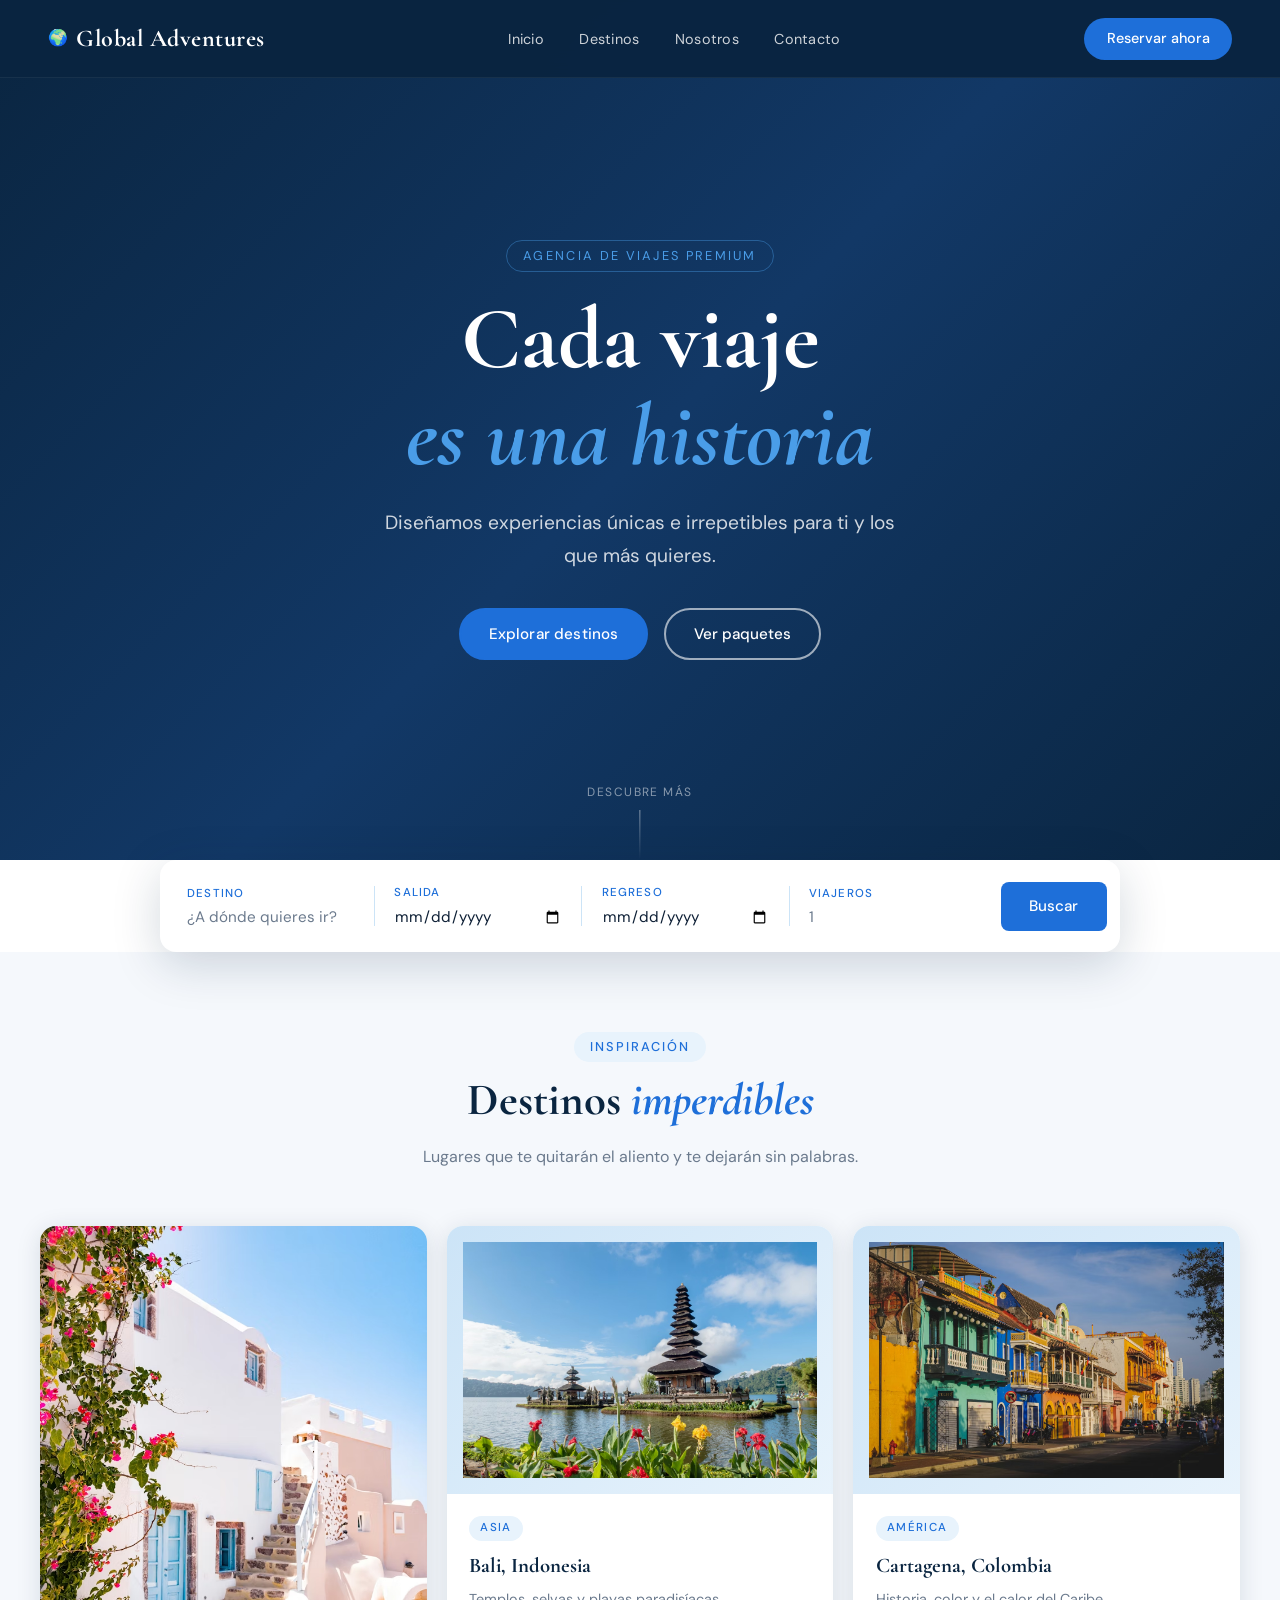
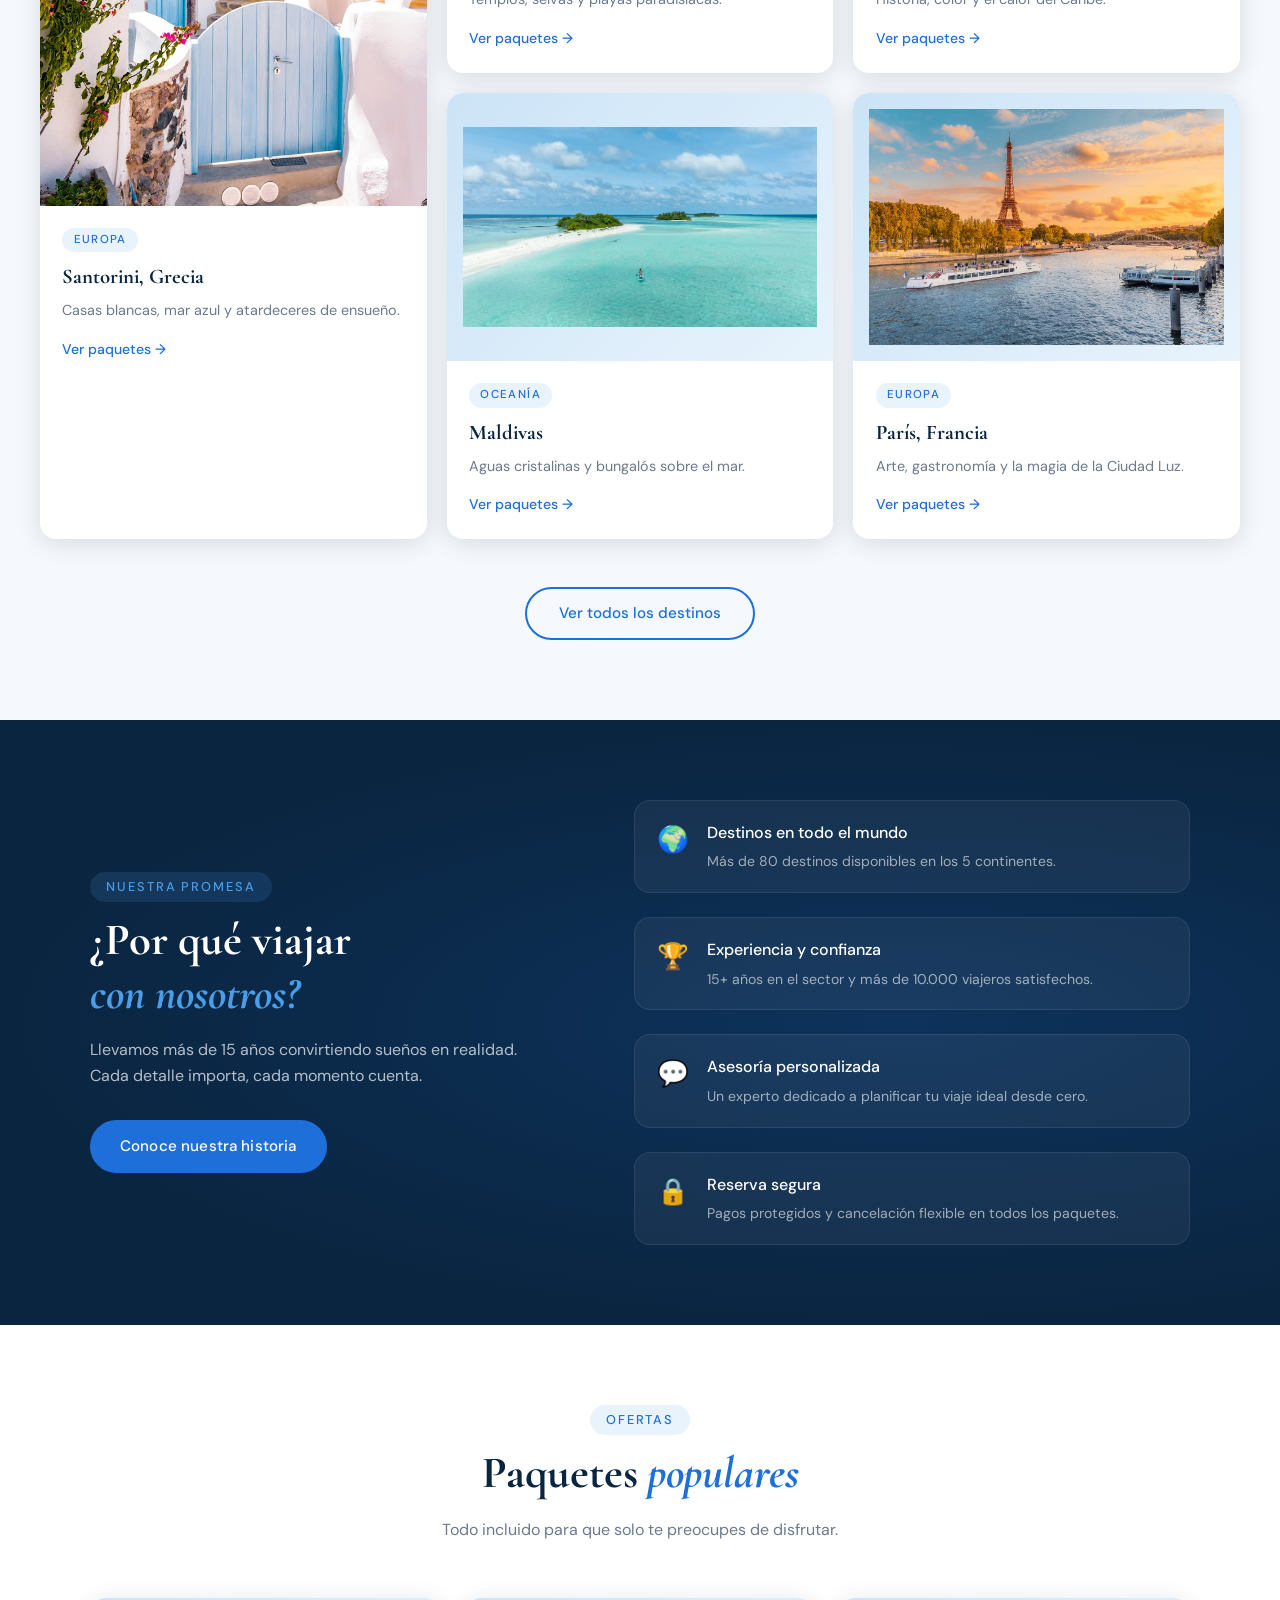
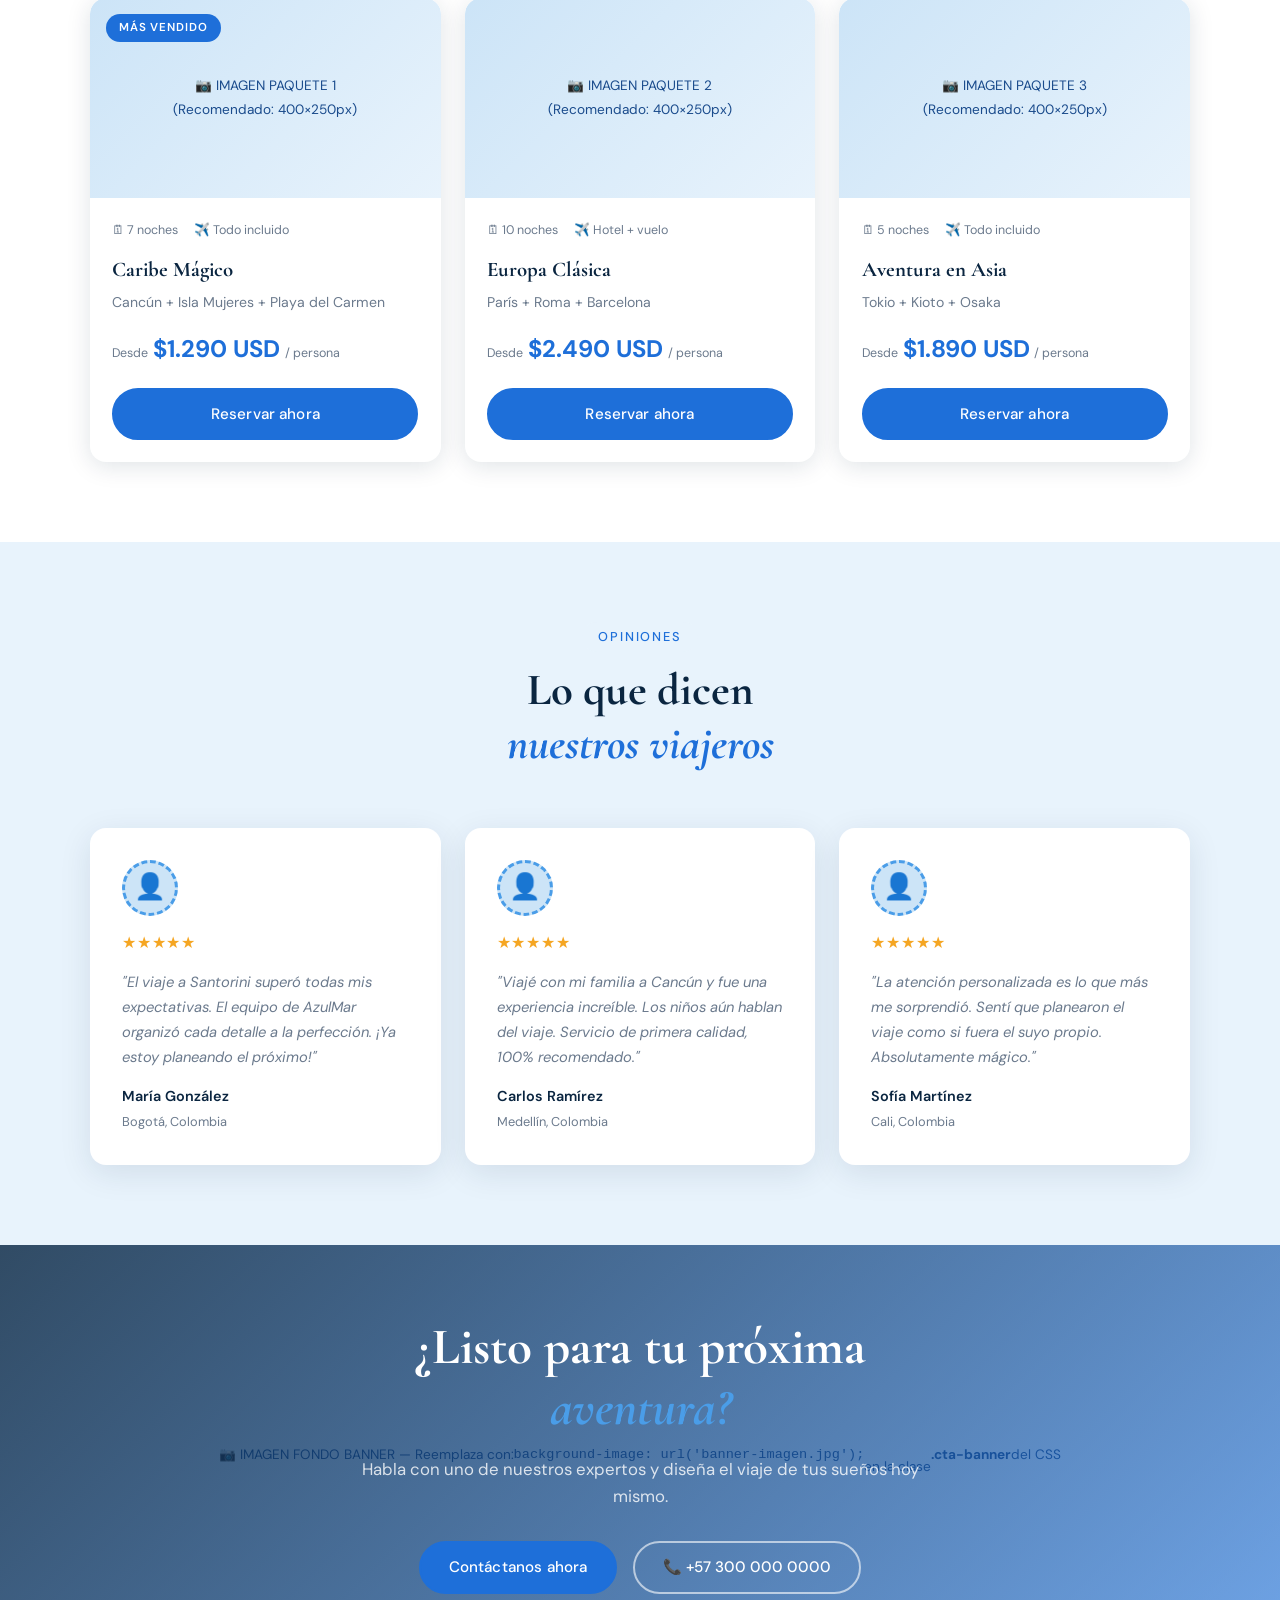
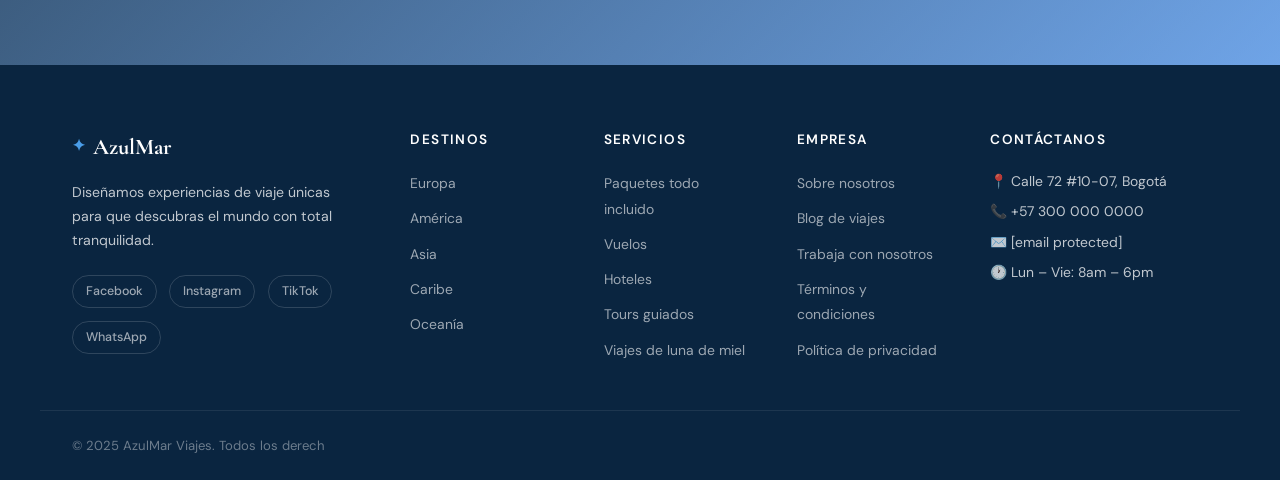
==== index.html @ e8946ec0 "Subido el homeee" ====
<!DOCTYPE html>
<html lang="es">
<head>
  <meta charset="UTF-8" />
  <meta name="viewport" content="width=device-width, initial-scale=1.0"/>
  <title>Global Adventures</title>
  <link rel="preconnect" href="https://fonts.googleapis.com">
  <link rel="preconnect" href="https://fonts.gstatic.com" crossorigin>
  <link href="https://fonts.googleapis.com/css2?family=Cormorant+Garamond:ital,wght@0,400;0,600;0,700;1,400&family=DM+Sans:wght@300;400;500&display=swap" rel="stylesheet">
  <link rel="stylesheet" href="./Css/index.css" />
</head>
<body>

  <!-- ===== NAVBAR ===== -->
  <nav class="navbar">
    <div class="nav-logo">
      <span class="logo-icon">🌍</span>
      <span class="logo-text">Global Adventures</span>
    </div>
    <ul class="nav-links">
      <li><a href="#">Inicio</a></li>
      <li><a href="#">Destinos</a></li>
      <li><a href="#">Nosotros</a></li>
      <li><a href="#">Contacto</a></li>
    </ul>
    <a href="#" class="btn-nav">Reservar ahora</a>
    <button class="hamburger" aria-label="Menú">&#9776;</button>
  </nav>

  <!-- ===== HERO ===== -->
  <!-- 👇 PARA AGREGAR TU IMAGEN: cambia el style a background-image: url('tu-imagen.jpg') -->
  <header class="hero" style="background-image: url('https://images.unsplash.com/photo-1501785888041-af3ef285b470?q=80&w=1170&auto=format&fit=crop&ixlib=rb-4.1.0&ixid=M3wxMjA3fDB8MHxwaG90by1wYWdlfHx8fGVufDB8fHx8fA%3D%3D');">
    <div class="hero-overlay"></div>
    <div class="hero-content">
      <p class="hero-tag">Agencia de Viajes Premium</p>
      <h1 class="hero-title">Cada viaje <br><em>es una historia</em></h1>
      <p class="hero-sub">Diseñamos experiencias únicas e irrepetibles para ti y los que más quieres.</p>
      <div class="hero-actions">
        <a href="#" class="btn-primary">Explorar destinos</a>
        <a href="#" class="btn-ghost">Ver paquetes</a>
      </div>
    </div>
    <div class="hero-scroll">
      <span>Descubre más</span>
      <div class="scroll-line"></div>
    </div>
  </header>

  <!-- ===== BUSCADOR ===== -->
  <section class="search-bar">
    <div class="search-container">
      <div class="search-group">
        <label>Destino</label>
        <input type="text" placeholder="¿A dónde quieres ir?" />
      </div>
      <div class="search-divider"></div>
      <div class="search-group">
        <label>Salida</label>
        <input type="date" />
      </div>
      <div class="search-divider"></div>
      <div class="search-group">
        <label>Regreso</label>
        <input type="date" />
      </div>
      <div class="search-divider"></div>
      <div class="search-group">
        <label>Viajeros</label>
        <input type="number" placeholder="1" min="1" />
      </div>
      <button class="btn-search">Buscar</button>
    </div>
  </section>

  <!-- ===== DESTINOS DESTACADOS ===== -->
  <section class="section destinations">
    <div class="section-header">
      <p class="section-tag">Inspiración</p>
      <h2 class="section-title">Destinos <em>imperdibles</em></h2>
      <p class="section-sub">Lugares que te quitarán el aliento y te dejarán sin palabras.</p>
    </div>
    <div class="destinations-grid">

        <div class="dest-card dest-card--large">
        <img src="./Img/photo-1533104816931-20fa691ff6ca.avif" alt="Santorini, Grecia">
        <div class="dest-info">
            <span class="dest-tag">Europa</span>
            <h3>Santorini, Grecia</h3>
            <p>Casas blancas, mar azul y atardeceres de ensueño.</p>
            <a href="#" class="dest-link">Ver paquetes →</a>
        </div>
        </div>

      <div class="dest-card">
        <!-- IMAGEN: Destino 2 -->
        <div class="dest-img-placeholder">
        <img src="./Img/imagen bali.avif" alt="Bali, Indonesia">
        </div>
        <div class="dest-info">
          <span class="dest-tag">Asia</span>
          <h3>Bali, Indonesia</h3>
          <p>Templos, selvas y playas paradisíacas.</p>
          <a href="#" class="dest-link">Ver paquetes →</a>
        </div>
      </div>

      <div class="dest-card">
        <!-- IMAGEN: Destino 3 -->
        <div class="dest-img-placeholder">
          <img src="./Img/cartagena.avif" alt="Cartagena, Colombia">
        </div>
        <div class="dest-info">
          <span class="dest-tag">América</span>
          <h3>Cartagena, Colombia</h3>
          <p>Historia, color y el calor del Caribe.</p>
          <a href="#" class="dest-link">Ver paquetes →</a>
        </div>
      </div>

      <div class="dest-card">
        <!-- IMAGEN: Destino 4 -->
        <div class="dest-img-placeholder">
          <img src="./Img/maldivas.avif" alt="Maldivas">
        </div>
        <div class="dest-info">
          <span class="dest-tag">Oceanía</span>
          <h3>Maldivas</h3>
          <p>Aguas cristalinas y bungalós sobre el mar.</p>
          <a href="#" class="dest-link">Ver paquetes →</a>
        </div>
      </div>

      <div class="dest-card">
        <!-- IMAGEN: Destino 5 -->
        <div class="dest-img-placeholder">
          <img src="./Img/francia.avif" alt="Paris, Francia">
        </div>
        <div class="dest-info">
          <span class="dest-tag">Europa</span>
          <h3>París, Francia</h3>
          <p>Arte, gastronomía y la magia de la Ciudad Luz.</p>
          <a href="#" class="dest-link">Ver paquetes →</a>
        </div>
      </div>

    </div>
    <div class="section-cta">
      <a href="#" class="btn-outline">Ver todos los destinos</a>
    </div>
  </section>

  <!-- ===== POR QUÉ ELEGIRNOS ===== -->
  <section class="section why-us">
    <div class="why-bg"></div>
    <div class="why-content">
      <div class="why-text">
        <p class="section-tag">Nuestra promesa</p>
        <h2 class="section-title">¿Por qué viajar<br><em>con nosotros?</em></h2>
        <p class="why-desc">Llevamos más de 15 años convirtiendo sueños en realidad. Cada detalle importa, cada momento cuenta.</p>
        <a href="#" class="btn-primary">Conoce nuestra historia</a>
      </div>
      <div class="why-features">
        <div class="feature-item">
          <div class="feature-icon">🌍</div>
          <div>
            <h4>Destinos en todo el mundo</h4>
            <p>Más de 80 destinos disponibles en los 5 continentes.</p>
          </div>
        </div>
        <div class="feature-item">
          <div class="feature-icon">🏆</div>
          <div>
            <h4>Experiencia y confianza</h4>
            <p>15+ años en el sector y más de 10.000 viajeros satisfechos.</p>
          </div>
        </div>
        <div class="feature-item">
          <div class="feature-icon">💬</div>
          <div>
            <h4>Asesoría personalizada</h4>
            <p>Un experto dedicado a planificar tu viaje ideal desde cero.</p>
          </div>
        </div>
        <div class="feature-item">
          <div class="feature-icon">🔒</div>
          <div>
            <h4>Reserva segura</h4>
            <p>Pagos protegidos y cancelación flexible en todos los paquetes.</p>
          </div>
        </div>
      </div>
    </div>
  </section>

  <!-- ===== PAQUETES POPULARES ===== -->
  <section class="section packages">
    <div class="section-header">
      <p class="section-tag">Ofertas</p>
      <h2 class="section-title">Paquetes <em>populares</em></h2>
      <p class="section-sub">Todo incluido para que solo te preocupes de disfrutar.</p>
    </div>
    <div class="packages-grid">

      <div class="pkg-card">
        <!-- IMAGEN: Paquete 1 -->
        <div class="pkg-img-placeholder">
          📷 IMAGEN PAQUETE 1<br>(Recomendado: 400×250px)
        </div>
        <div class="pkg-badge">Más vendido</div>
        <div class="pkg-info">
          <div class="pkg-meta">
            <span>🗓 7 noches</span>
            <span>✈️ Todo incluido</span>
          </div>
          <h3>Caribe Mágico</h3>
          <p>Cancún + Isla Mujeres + Playa del Carmen</p>
          <div class="pkg-price">
            <span class="price-from">Desde</span>
            <span class="price-amount">$1.290 USD</span>
            <span class="price-per">/ persona</span>
          </div>
          <a href="#" class="btn-primary btn-full">Reservar ahora</a>
        </div>
      </div>

      <div class="pkg-card">
        <!-- IMAGEN: Paquete 2 -->
        <div class="pkg-img-placeholder">
          📷 IMAGEN PAQUETE 2<br>(Recomendado: 400×250px)
        </div>
        <div class="pkg-info">
          <div class="pkg-meta">
            <span>🗓 10 noches</span>
            <span>✈️ Hotel + vuelo</span>
          </div>
          <h3>Europa Clásica</h3>
          <p>París + Roma + Barcelona</p>
          <div class="pkg-price">
            <span class="price-from">Desde</span>
            <span class="price-amount">$2.490 USD</span>
            <span class="price-per">/ persona</span>
          </div>
          <a href="#" class="btn-primary btn-full">Reservar ahora</a>
        </div>
      </div>

      <div class="pkg-card">
        <!-- IMAGEN: Paquete 3 -->
        <div class="pkg-img-placeholder">
          📷 IMAGEN PAQUETE 3<br>(Recomendado: 400×250px)
        </div>
        <div class="pkg-info">
          <div class="pkg-meta">
            <span>🗓 5 noches</span>
            <span>✈️ Todo incluido</span>
          </div>
          <h3>Aventura en Asia</h3>
          <p>Tokio + Kioto + Osaka</p>
          <div class="pkg-price">
            <span class="price-from">Desde</span>
            <span class="price-amount">$1.890 USD</span>
            <span class="price-per">/ persona</span>
          </div>
          <a href="#" class="btn-primary btn-full">Reservar ahora</a>
        </div>
      </div>

    </div>
  </section>

  <!-- ===== TESTIMONIOS ===== -->
  <section class="section testimonials">
    <div class="section-header">
      <p class="section-tag">Opiniones</p>
      <h2 class="section-title">Lo que dicen<br><em>nuestros viajeros</em></h2>
    </div>
    <div class="testimonials-grid">

      <div class="testi-card">
        <!-- IMAGEN: Foto del cliente 1 -->
        <div class="testi-avatar-placeholder">👤</div>
        <div class="testi-stars">★★★★★</div>
        <p class="testi-text">"El viaje a Santorini superó todas mis expectativas. El equipo de AzulMar organizó cada detalle a la perfección. ¡Ya estoy planeando el próximo!"</p>
        <div class="testi-author">
          <strong>María González</strong>
          <span>Bogotá, Colombia</span>
        </div>
      </div>

      <div class="testi-card">
        <!-- IMAGEN: Foto del cliente 2 -->
        <div class="testi-avatar-placeholder">👤</div>
        <div class="testi-stars">★★★★★</div>
        <p class="testi-text">"Viajé con mi familia a Cancún y fue una experiencia increíble. Los niños aún hablan del viaje. Servicio de primera calidad, 100% recomendado."</p>
        <div class="testi-author">
          <strong>Carlos Ramírez</strong>
          <span>Medellín, Colombia</span>
        </div>
      </div>

      <div class="testi-card">
        <!-- IMAGEN: Foto del cliente 3 -->
        <div class="testi-avatar-placeholder">👤</div>
        <div class="testi-stars">★★★★★</div>
        <p class="testi-text">"La atención personalizada es lo que más me sorprendió. Sentí que planearon el viaje como si fuera el suyo propio. Absolutamente mágico."</p>
        <div class="testi-author">
          <strong>Sofía Martínez</strong>
          <span>Cali, Colombia</span>
        </div>
      </div>

    </div>
  </section>

  <!-- ===== BANNER CTA ===== -->
  <section class="cta-banner">
    <!-- IMAGEN: Imagen de fondo del banner (ej: avión, globo aerostático, atardecer) -->
    <div class="cta-img-placeholder">
      📷 IMAGEN FONDO BANNER — Reemplaza con: <br>
      <code>background-image: url('banner-imagen.jpg');</code><br>
      en la clase <strong>.cta-banner</strong> del CSS
    </div>
    <div class="cta-overlay"></div>
    <div class="cta-content">
      <h2>¿Listo para tu próxima<br><em>aventura?</em></h2>
      <p>Habla con uno de nuestros expertos y diseña el viaje de tus sueños hoy mismo.</p>
      <div class="cta-actions">
        <a href="#" class="btn-primary">Contáctanos ahora</a>
        <a href="tel:+57300000000" class="btn-ghost">📞 +57 300 000 0000</a>
      </div>
    </div>
  </section>

  <!-- ===== FOOTER ===== -->
  <footer class="footer">
    <div class="footer-top">
      <div class="footer-brand">
        <div class="footer-logo">
          <span class="logo-icon">✦</span>
          <span class="logo-text">AzulMar</span>
        </div>
        <p>Diseñamos experiencias de viaje únicas para que descubras el mundo con total tranquilidad.</p>
        <div class="footer-social">
          <a href="#">Facebook</a>
          <a href="#">Instagram</a>
          <a href="#">TikTok</a>
          <a href="#">WhatsApp</a>
        </div>
      </div>

      <div class="footer-links">
        <h4>Destinos</h4>
        <ul>
          <li><a href="#">Europa</a></li>
          <li><a href="#">América</a></li>
          <li><a href="#">Asia</a></li>
          <li><a href="#">Caribe</a></li>
          <li><a href="#">Oceanía</a></li>
        </ul>
      </div>

      <div class="footer-links">
        <h4>Servicios</h4>
        <ul>
          <li><a href="#">Paquetes todo incluido</a></li>
          <li><a href="#">Vuelos</a></li>
          <li><a href="#">Hoteles</a></li>
          <li><a href="#">Tours guiados</a></li>
          <li><a href="#">Viajes de luna de miel</a></li>
        </ul>
      </div>

      <div class="footer-links">
        <h4>Empresa</h4>
        <ul>
          <li><a href="#">Sobre nosotros</a></li>
          <li><a href="#">Blog de viajes</a></li>
          <li><a href="#">Trabaja con nosotros</a></li>
          <li><a href="#">Términos y condiciones</a></li>
          <li><a href="#">Política de privacidad</a></li>
        </ul>
      </div>

      <div class="footer-contact">
        <h4>Contáctanos</h4>
        <p>📍 Calle 72 #10-07, Bogotá</p>
        <p>📞 +57 300 000 0000</p>
        <p>✉️ <a href="/cdn-cgi/l/email-protection" class="__cf_email__" data-cfemail="fe9691929fbe9f848b92939f8cd09d91">[email&#160;protected]</a></p>
        <p>🕐 Lun – Vie: 8am – 6pm</p>
      </div>
    </div>
    <div class="footer-bottom">
      <p>© 2025 AzulMar Viajes. Todos los derech
---- Css/index.css ----
:root {
  --azul-profundo:  #0a2540;
  --azul-medio:     #1a4b8c;
  --azul-vivo:      #1e6fd9;
  --azul-claro:     #4a9de8;
  --azul-suave:     #cce4f7;
  --azul-palido:    #e8f3fc;
  --blanco:         #ffffff;
  --gris-claro:     #f5f8fc;
  --gris-texto:     #6b7a8d;
  --texto-oscuro:   #0d1f35;

  --font-display: 'Cormorant Garamond', Georgia, serif;
  --font-body:    'DM Sans', sans-serif;

  --radius: 16px;
  --radius-sm: 8px;
  --shadow: 0 8px 32px rgba(10, 37, 64, 0.10);
  --shadow-card: 0 4px 24px rgba(10, 37, 64, 0.13);
  --transition: 0.3s cubic-bezier(.4,0,.2,1);
}

/* ===== RESET ===== */
*, *::before, *::after { box-sizing: border-box; margin: 0; padding: 0; }
html { scroll-behavior: smooth; }
body {
  font-family: var(--font-body);
  color: var(--texto-oscuro);
  background: var(--blanco);
  overflow-x: hidden;
  line-height: 1.6;
}
a { text-decoration: none; color: inherit; }
ul { list-style: none; }
img { display: block; width: 100%; object-fit: cover; }

/* ===== PLACEHOLDERS DE IMÁGENES ===== */
/* Estos divs muestran dónde colocar imágenes. 
   Reemplázalos con <img> o background-image en el CSS */
.hero-img-placeholder,
.dest-img-placeholder,
.pkg-img-placeholder,
.cta-img-placeholder {
  background: linear-gradient(135deg, var(--azul-suave) 0%, var(--azul-palido) 100%);
  border-radius: var(--radius-sm);
  display: flex;
  align-items: center;
  justify-content: center;
  text-align: center;
  color: var(--azul-medio);
  font-size: 0.85rem;
  line-height: 1.8;
  padding: 1rem;
  font-family: var(--font-body);
}
.hero-img-placeholder { position: absolute; inset: 0; border-radius: 0; z-index: 0; }
.cta-img-placeholder   { position: absolute; inset: 0; border-radius: 0; z-index: 0; }
.dest-img-placeholder  { width: 100%; height: 100%; border-radius: 0; min-height: 200px; }
.pkg-img-placeholder   { width: 100%; height: 200px; border-radius: var(--radius) var(--radius) 0 0; }

/* ===== BUTTONS ===== */
.btn-primary {
  display: inline-block;
  background: var(--azul-vivo);
  color: var(--blanco);
  padding: 0.75rem 1.75rem;
  border-radius: 50px;
  font-weight: 500;
  font-size: 0.95rem;
  transition: var(--transition);
  border: 2px solid var(--azul-vivo);
  letter-spacing: 0.01em;
}
.btn-primary:hover { background: var(--azul-medio); border-color: var(--azul-medio); transform: translateY(-2px); box-shadow: 0 6px 20px rgba(30,111,217,0.3); }

.btn-ghost {
  display: inline-block;
  background: transparent;
  color: var(--blanco);
  padding: 0.75rem 1.75rem;
  border-radius: 50px;
  font-weight: 500;
  font-size: 0.95rem;
  border: 2px solid rgba(255,255,255,0.6);
  transition: var(--transition);
}
.btn-ghost:hover { background: rgba(255,255,255,0.15); border-color: var(--blanco); }

.btn-outline {
  display: inline-block;
  background: transparent;
  color: var(--azul-vivo);
  padding: 0.75rem 2rem;
  border-radius: 50px;
  font-weight: 500;
  font-size: 0.95rem;
  border: 2px solid var(--azul-vivo);
  transition: var(--transition);
}
.btn-outline:hover { background: var(--azul-vivo); color: var(--blanco); }

.btn-nav {
  background: var(--azul-vivo);
  color: var(--blanco);
  padding: 0.6rem 1.4rem;
  border-radius: 50px;
  font-size: 0.9rem;
  font-weight: 500;
  transition: var(--transition);
}
.btn-nav:hover { background: var(--azul-medio); }

.btn-full { display: block; text-align: center; }

/* ===== SECTION COMMONS ===== */
.section { padding: 5rem 2rem; }
.section-header { text-align: center; max-width: 580px; margin: 0 auto 3.5rem; }
.section-tag {
  display: inline-block;
  color: var(--azul-vivo);
  font-size: 0.8rem;
  font-weight: 500;
  letter-spacing: 0.15em;
  text-transform: uppercase;
  margin-bottom: 0.75rem;
  padding: 0.3rem 1rem;
  background: var(--azul-palido);
  border-radius: 50px;
}
.section-title {
  font-family: var(--font-display);
  font-size: clamp(2rem, 4vw, 2.8rem);
  font-weight: 700;
  color: var(--azul-profundo);
  line-height: 1.2;
  margin-bottom: 1rem;
}
.section-title em { font-style: italic; color: var(--azul-vivo); }
.section-sub { color: var(--gris-texto); font-size: 1rem; }
.section-cta { text-align: center; margin-top: 3rem; }

/* ===== NAVBAR ===== */
.navbar {
  position: fixed;
  top: 0; left: 0; right: 0;
  z-index: 1000;
  display: flex;
  align-items: center;
  justify-content: space-between;
  padding: 1.1rem 3rem;
  background: rgba(10, 37, 64, 0.97);
  backdrop-filter: blur(12px);
  border-bottom: 1px solid rgba(255,255,255,0.06);
}
.nav-logo {
  display: flex; align-items: center; gap: 0.5rem;
  font-family: var(--font-display);
  font-size: 1.5rem; font-weight: 700;
  color: var(--blanco); letter-spacing: 0.02em;
}
.logo-icon { color: var(--azul-claro); font-size: 1rem; }
.nav-links {
  display: flex; gap: 2.2rem; list-style: none;
}
.nav-links a {
  color: rgba(255,255,255,0.80);
  font-size: 0.9rem;
  font-weight: 400;
  transition: var(--transition);
  letter-spacing: 0.02em;
}
.nav-links a:hover { color: var(--blanco); }
.hamburger { display: none; background: none; border: none; color: var(--blanco); font-size: 1.4rem; cursor: pointer; }

/* ===== HERO ===== */
.hero {
  position: relative;
  min-height: 100vh;
  display: flex;
  align-items: center;
  justify-content: center;
  overflow: hidden;
  /* 👇 REEMPLAZA AQUÍ CON TU IMAGEN */
  background-image: url('https://images.unsplash.com/photo-1501785888041-af3ef285b470?q=80&w=1170&auto=format&fit=crop&ixlib=rb-4.1.0&ixid=M3wxMjA3fDB8MHxwaG90by1wYWdlfHx8fGVufDB8fHx8fA%3D%3D     '); 
  background-size: cover;
  background-position: center;
  background-color: var(--azul-profundo);
}
.hero-overlay {
  position: absolute; inset: 0; z-index: 1;
  background: linear-gradient(
    135deg,
    rgba(10, 37, 64, 0.75) 0%,
    rgba(26, 75, 140, 0.50) 50%,
    rgba(10, 37, 64, 0.65) 100%
  );
}
.hero-content {
  position: relative; z-index: 2;
  text-align: center;
  max-width: 750px;
  padding: 0 1.5rem;
  animation: fadeUp 1s ease both;
}
.hero-tag {
  display: inline-block;
  color: var(--azul-claro);
  font-size: 0.8rem;
  letter-spacing: 0.18em;
  text-transform: uppercase;
  margin-bottom: 1.2rem;
  border: 1px solid rgba(74,157,232,0.4);
  padding: 0.3rem 1rem;
  border-radius: 50px;
}
.hero-title {
  font-family: var(--font-display);
  font-size: clamp(3rem, 7vw, 5.5rem);
  font-weight: 700;
  color: var(--blanco);
  line-height: 1.1;
  margin-bottom: 1.4rem;
}
.hero-title em { font-style: italic; color: var(--azul-claro); }
.hero-sub {
  color: rgba(255,255,255,0.80);
  font-size: clamp(1rem, 2vw, 1.2rem);
  max-width: 520px;
  margin: 0 auto 2.2rem;
  line-height: 1.7;
}
.hero-actions { display: flex; gap: 1rem; justify-content: center; flex-wrap: wrap; }
.hero-scroll {
  position: absolute; bottom: 2.5rem; left: 50%; transform: translateX(-50%);
  z-index: 2; display: flex; flex-direction: column; align-items: center; gap: 0.5rem;
  color: rgba(255,255,255,0.5); font-size: 0.75rem; letter-spacing: 0.12em; text-transform: uppercase;
}
.scroll-line {
  width: 1px; height: 50px;
  background: linear-gradient(to bottom, rgba(255,255,255,0.5), transparent);
  animation: scrollPulse 2s ease infinite;
}

/* ===== SEARCH BAR ===== */
.search-bar {
  background: var(--blanco);
  padding: 0;
  position: relative;
  z-index: 10;
}
.search-container {
  max-width: 960px;
  margin: -2.5rem auto 0;
  background: var(--blanco);
  border-radius: var(--radius);
  box-shadow: 0 12px 48px rgba(10, 37, 64, 0.18);
  display: flex;
  align-items: center;
  overflow: hidden;
  padding: 0.5rem;
  gap: 0;
}
.search-group {
  flex: 1;
  padding: 1rem 1.2rem;
  display: flex; flex-direction: column; gap: 0.25rem;
}
.search-group label {
  font-size: 0.72rem;
  font-weight: 500;
  color: var(--azul-vivo);
  text-transform: uppercase;
  letter-spacing: 0.1em;
}
.search-group input {
  border: none; outline: none;
  font-size: 0.95rem;
  color: var(--texto-oscuro);
  font-family: var(--font-body);
  background: transparent;
  width: 100%;
}
.search-group input::placeholder { color: var(--gris-texto); }
.search-divider { width: 1px; height: 40px; background: var(--azul-suave); flex-shrink: 0; }
.btn-search {
  background: var(--azul-vivo);
  color: var(--blanco);
  border: none;
  padding: 0.9rem 1.8rem;
  border-radius: var(--radius-sm);
  font-family: var(--font-body);
  font-size: 0.95rem;
  font-weight: 500;
  cursor: pointer;
  white-space: nowrap;
  transition: var(--transition);
  margin: 0.3rem;
}
.btn-search:hover { background: var(--azul-medio); }

/* ===== DESTINATIONS ===== */
.destinations { background: var(--gris-claro); }
.destinations-grid {
  display: grid;
  grid-template-columns: repeat(3, 1fr);
  grid-template-rows: auto auto;
  gap: 1.25rem;
  max-width: 1200px;
  margin: 0 auto;
}
.dest-card--large { grid-column: 1 / 2; grid-row: 1 / 3; }

.dest-card {
  background: var(--blanco);
  border-radius: var(--radius);
  overflow: hidden;
  box-shadow: var(--shadow-card);
  transition: var(--transition);
  display: flex; flex-direction: column;
}
.dest-card:hover { transform: translateY(-6px); box-shadow: 0 16px 48px rgba(10,37,64,0.18); }
.dest-card--large .dest-img-placeholder { flex: 1; min-height: 300px; }

.dest-info {
  padding: 1.2rem 1.4rem 1.4rem;
}
.dest-tag {
  display: inline-block;
  font-size: 0.72rem; font-weight: 500;
  letter-spacing: 0.12em; text-transform: uppercase;
  color: var(--azul-vivo);
  background: var(--azul-palido);
  padding: 0.2rem 0.7rem;
  border-radius: 50px;
  margin-bottom: 0.5rem;
}
.dest-info h3 {
  font-family: var(--font-display);
  font-size: 1.3rem; font-weight: 700;
  color: var(--azul-profundo);
  margin-bottom: 0.35rem;
}
.dest-info p { font-size: 0.9rem; color: var(--gris-texto); margin-bottom: 0.85rem; }
.dest-link { font-size: 0.88rem; font-weight: 500; color: var(--azul-vivo); transition: var(--transition); }
.dest-link:hover { color: var(--azul-profundo); }

/* ===== WHY US ===== */
.why-us {
  background: var(--azul-profundo);
  position: relative; overflow: hidden;
}
.why-bg {
  position: absolute; inset: 0;
  background: radial-gradient(ellipse at 70% 50%, rgba(30,111,217,0.18) 0%, transparent 70%);
  pointer-events: none;
}
.why-content {
  max-width: 1100px; margin: 0 auto;
  display: grid; grid-template-columns: 1fr 1.2fr; gap: 5rem;
  align-items: center; position: relative;
}
.why-text .section-tag { background: rgba(74,157,232,0.15); color: var(--azul-claro); }
.why-text .section-title { color: var(--blanco); }
.why-text .section-title em { color: var(--azul-claro); }
.why-desc { color: rgba(255,255,255,0.70); margin-bottom: 2rem; font-size: 1rem; }
.why-features { display: flex; flex-direction: column; gap: 1.5rem; }
.feature-item {
  display: flex; gap: 1.1rem; align-items: flex-start;
  background: rgba(255,255,255,0.05);
  border: 1px solid rgba(255,255,255,0.08);
  border-radius: var(--radius);
  padding: 1.2rem 1.4rem;
  transition: var(--transition);
}
.feature-item:hover { background: rgba(255,255,255,0.09); border-color: rgba(74,157,232,0.3); }
.feature-icon { font-size: 1.6rem; flex-shrink: 0; }
.feature-item h4 { color: var(--blanco); font-size: 1rem; font-weight: 500; margin-bottom: 0.3rem; }
.feature-item p  { color: rgba(255,255,255,0.60); font-size: 0.88rem; }

/* ===== PACKAGES ===== */
.packages { background: var(--blanco); }
.packages-grid {
  max-width: 1100px; margin: 0 auto;
  display: grid; grid-template-columns: repeat(3, 1fr); gap: 1.5rem;
}
.pkg-card {
  background: var(--blanco);
  border-radius: var(--radius);
  box-shadow: var(--shadow-card);
  overflow: hidden;
  position: relative;
  transition: var(--transition);
}
.pkg-card:hover { transform: translateY(-6px); box-shadow: 0 20px 60px rgba(10,37,64,0.18); }
.pkg-badge {
  position: absolute; top: 1rem; left: 1rem; z-index: 5;
  background: var(--azul-vivo); color: var(--blanco);
  font-size: 0.72rem; font-weight: 600;
  letter-spacing: 0.08em; text-transform: uppercase;
  padding: 0.3rem 0.8rem; border-radius: 50px;
}
.pkg-info { padding: 1.4rem; }
.pkg-meta {
  display: flex; gap: 1rem; flex-wrap: wrap;
  font-size: 0.78rem; color: var(--gris-texto);
  margin-bottom: 0.8rem;
}
.pkg-info h3 {
  font-family: var(--font-display);
  font-size: 1.3rem; font-weight: 700;
  color: var(--azul-profundo); margin-bottom: 0.3rem;
}
.pkg-info p { font-size: 0.88rem; color: var(--gris-texto); margin-bottom: 1rem; }
.pkg-price {
  display: flex; align-items: baseline; gap: 0.3rem;
  margin-bottom: 1.2rem;
}
.price-from { font-size: 0.78rem; color: var(--gris-texto); }
.price-amount { font-size: 1.5rem; font-weight: 700; color: var(--azul-vivo); }
.price-per { font-size: 0.78rem; color: var(--gris-texto); }

/* ===== TESTIMONIALS ===== */
.testimonials { background: var(--azul-palido); }
.testimonials-grid {
  max-width: 1100px; margin: 0 auto;
  display: grid; grid-template-columns: repeat(3, 1fr); gap: 1.5rem;
}
.testi-card {
  background: var(--blanco);
  border-radius: var(--radius);
  padding: 2rem;
  box-shadow: var(--shadow);
  display: flex; flex-direction: column; gap: 0.9rem;
  transition: var(--transition);
}
.testi-card:hover { transform: translateY(-4px); box-shadow: var(--shadow-card); }
.testi-avatar-placeholder {
  width: 56px; height: 56px;
  border-radius: 50%;
  background: var(--azul-suave);
  display: flex; align-items: center; justify-content: center;
  font-size: 1.6rem;
  border: 3px dashed var(--azul-claro);
  /* Reemplaza con: <img src="foto.jpg"> o background-image */
}
.testi-stars { color: #f5a623; font-size: 1rem; letter-spacing: 0.05em; }
.testi-text { font-size: 0.92rem; color: var(--gris-texto); line-height: 1.7; font-style: italic; }
.testi-author strong { display: block; font-size: 0.9rem; font-weight: 600; color: var(--azul-profundo); }
.testi-author span   { font-size: 0.8rem; color: var(--gris-texto); }

/* ===== CTA BANNER ===== */
.cta-banner {
  position: relative;
  min-height: 420px;
  display: flex; align-items: center; justify-content: center;
  overflow: hidden;
  /* 👇 REEMPLAZA AQUÍ CON TU IMAGEN */
  /* background-image: url('banner.jpg'); */
  background-size: cover;
  background-position: center;
  background-color: var(--azul-medio);
}
.cta-overlay {
  position: absolute; inset: 0;
  background: linear-gradient(135deg, rgba(10,37,64,0.80) 0%, rgba(30,111,217,0.60) 100%);
}
.cta-content {
  position: relative; z-index: 2;
  text-align: center; max-width: 640px; padding: 2rem 1.5rem;
}
.cta-content h2 {
  font-family: var(--font-display);
  font-size: clamp(2rem, 5vw, 3.2rem);
  font-weight: 700; color: var(--blanco); line-height: 1.2;
  margin-bottom: 1rem;
}
.cta-content h2 em { font-style: italic; color: var(--azul-claro); }
.cta-content p { color: rgba(255,255,255,0.80); font-size: 1.05rem; margin-bottom: 2rem; }
.cta-actions { display: flex; gap: 1rem; justify-content: center; flex-wrap: wrap; }

/* ===== FOOTER ===== */
.footer { background: var(--azul-profundo); color: rgba(255,255,255,0.75); }
.footer-top {
  max-width: 1200px; margin: 0 auto;
  display: grid; grid-template-columns: 2fr 1fr 1fr 1fr 1.5fr;
  gap: 3rem; padding: 4rem 2rem 3rem;
}
.footer-brand .footer-logo {
  display: flex; align-items: center; gap: 0.5rem;
  font-family: var(--font-display); font-size: 1.4rem; font-weight: 700;
  color: var(--blanco); margin-bottom: 1rem;
}
.footer-brand p { font-size: 0.88rem; line-height: 1.7; margin-bottom: 1.4rem; }
.footer-social { display: flex; gap: 0.8rem; flex-wrap: wrap; }
.footer-social a {
  font-size: 0.78rem; font-weight: 500;
  color: rgba(255,255,255,0.6);
  border: 1px solid rgba(255,255,255,0.15);
  padding: 0.35rem 0.8rem; border-radius: 50px;
  transition: var(--transition);
}
.footer-social a:hover { color: var(--blanco); border-color: var(--azul-claro); }
.footer-links h4 {
  font-size: 0.85rem; font-weight: 600; color: var(--blanco);
  text-transform: uppercase; letter-spacing: 0.1em;
  margin-bottom: 1.2rem;
}
.footer-links ul { display: flex; flex-direction: column; gap: 0.6rem; }
.footer-links li a { font-size: 0.87rem; color: rgba(255,255,255,0.60); transition: var(--transition); }
.footer-links li a:hover { color: var(--azul-claro); }
.footer-contact h4 {
  font-size: 0.85rem; font-weight: 600; color: var(--blanco);
  text-transform: uppercase; letter-spacing: 0.1em;
  margin-bottom: 1.2rem;
}
.footer-contact p { font-size: 0.87rem; margin-bottom: 0.5rem; }
.footer-bottom {
  border-top: 1px solid rgba(255,255,255,0.08);
  padding: 1.5rem 2rem;
  max-width: 1200px; margin: 0 auto;
  display: flex; justify-content: space-between; align-items: center;
  font-size: 0.82rem; color: rgba(255,255,255,0.40); flex-wrap: wrap; gap: 0.5rem;
}

/* ===== ANIMATIONS ===== */
@keyframes fadeUp {
  from { opacity: 0; transform: translateY(30px); }
  to   { opacity: 1; transform: translateY(0); }
}
@keyframes scrollPulse {
  0%, 100% { opacity: 0.5; transform: scaleY(1); }
  50%       { opacity: 1;   transform: scaleY(1.15); }
}

/* ===== RESPONSIVE ===== */
@media (max-width: 1024px) {
  .destinations-grid { grid-template-columns: 1fr 1fr; }
  .dest-card--large { grid-column: 1 / -1; grid-row: auto; }
  .why-content { grid-template-columns: 1fr; gap: 3rem; }
  .packages-grid { grid-template-columns: 1fr 1fr; }
  .footer-top { grid-template-columns: 1fr 1fr; }
}

@media (max-width: 768px) {
  .navbar { padding: 1rem 1.5rem; }
  .nav-links, .btn-nav { display: none; }
  .hamburger { display: block; }
  .search-container { flex-direction: column; align-items: stretch; border-radius: var(--radius); margin: 1rem; }
  .search-divider { display: none; }
  .destinations-grid { grid-template-columns: 1fr; }
  .packages-grid { grid-template-columns: 1fr; }
  .testimonials-grid { grid-template-columns: 1fr; }
  .footer-top { grid-template-columns: 1fr; gap: 2rem; }
  .footer-bottom { flex-direction: column; text-align: center; }
  .why-content { padding: 0 1rem; }
}

@media (max-width: 480px) {
  .section { padding: 3.5rem 1rem; }
  .hero-actions { flex-direction: column; align-items: center; }
  .cta-actions { flex-direction: column; align-items: center; }
}
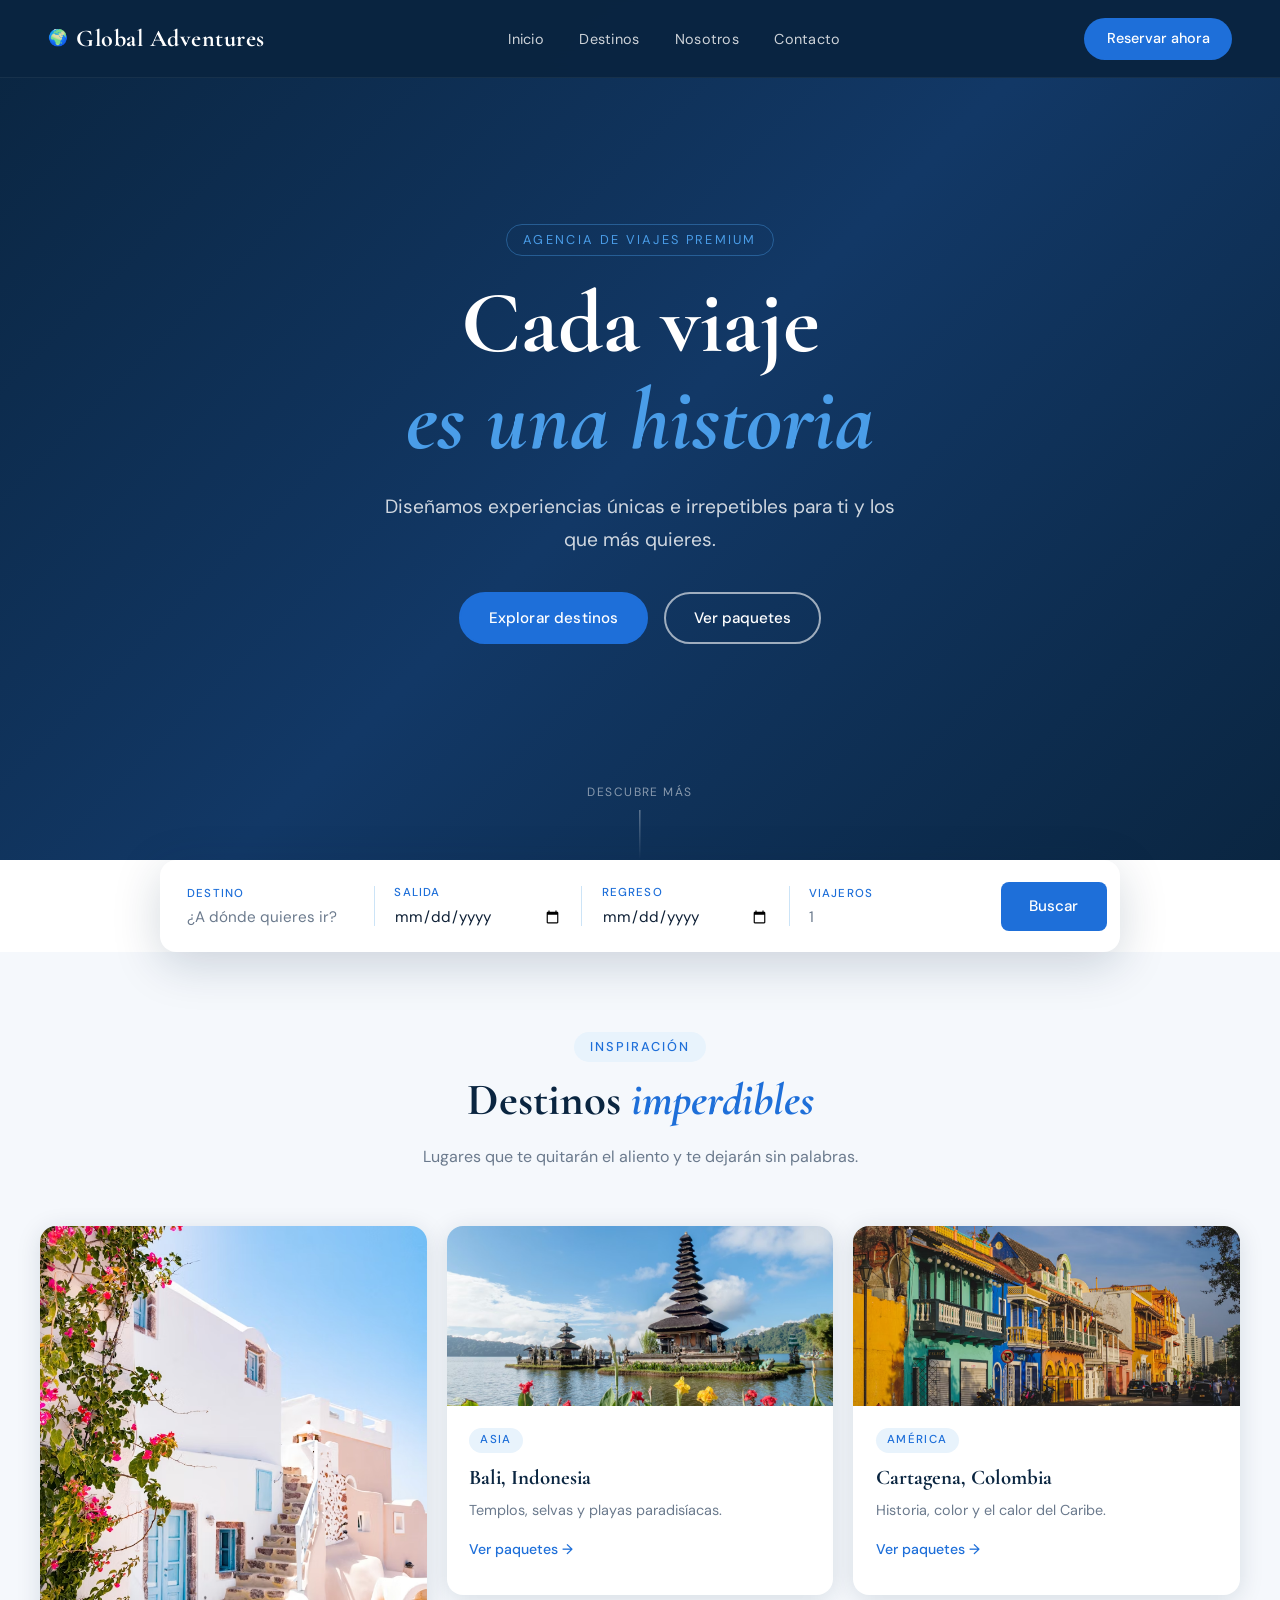
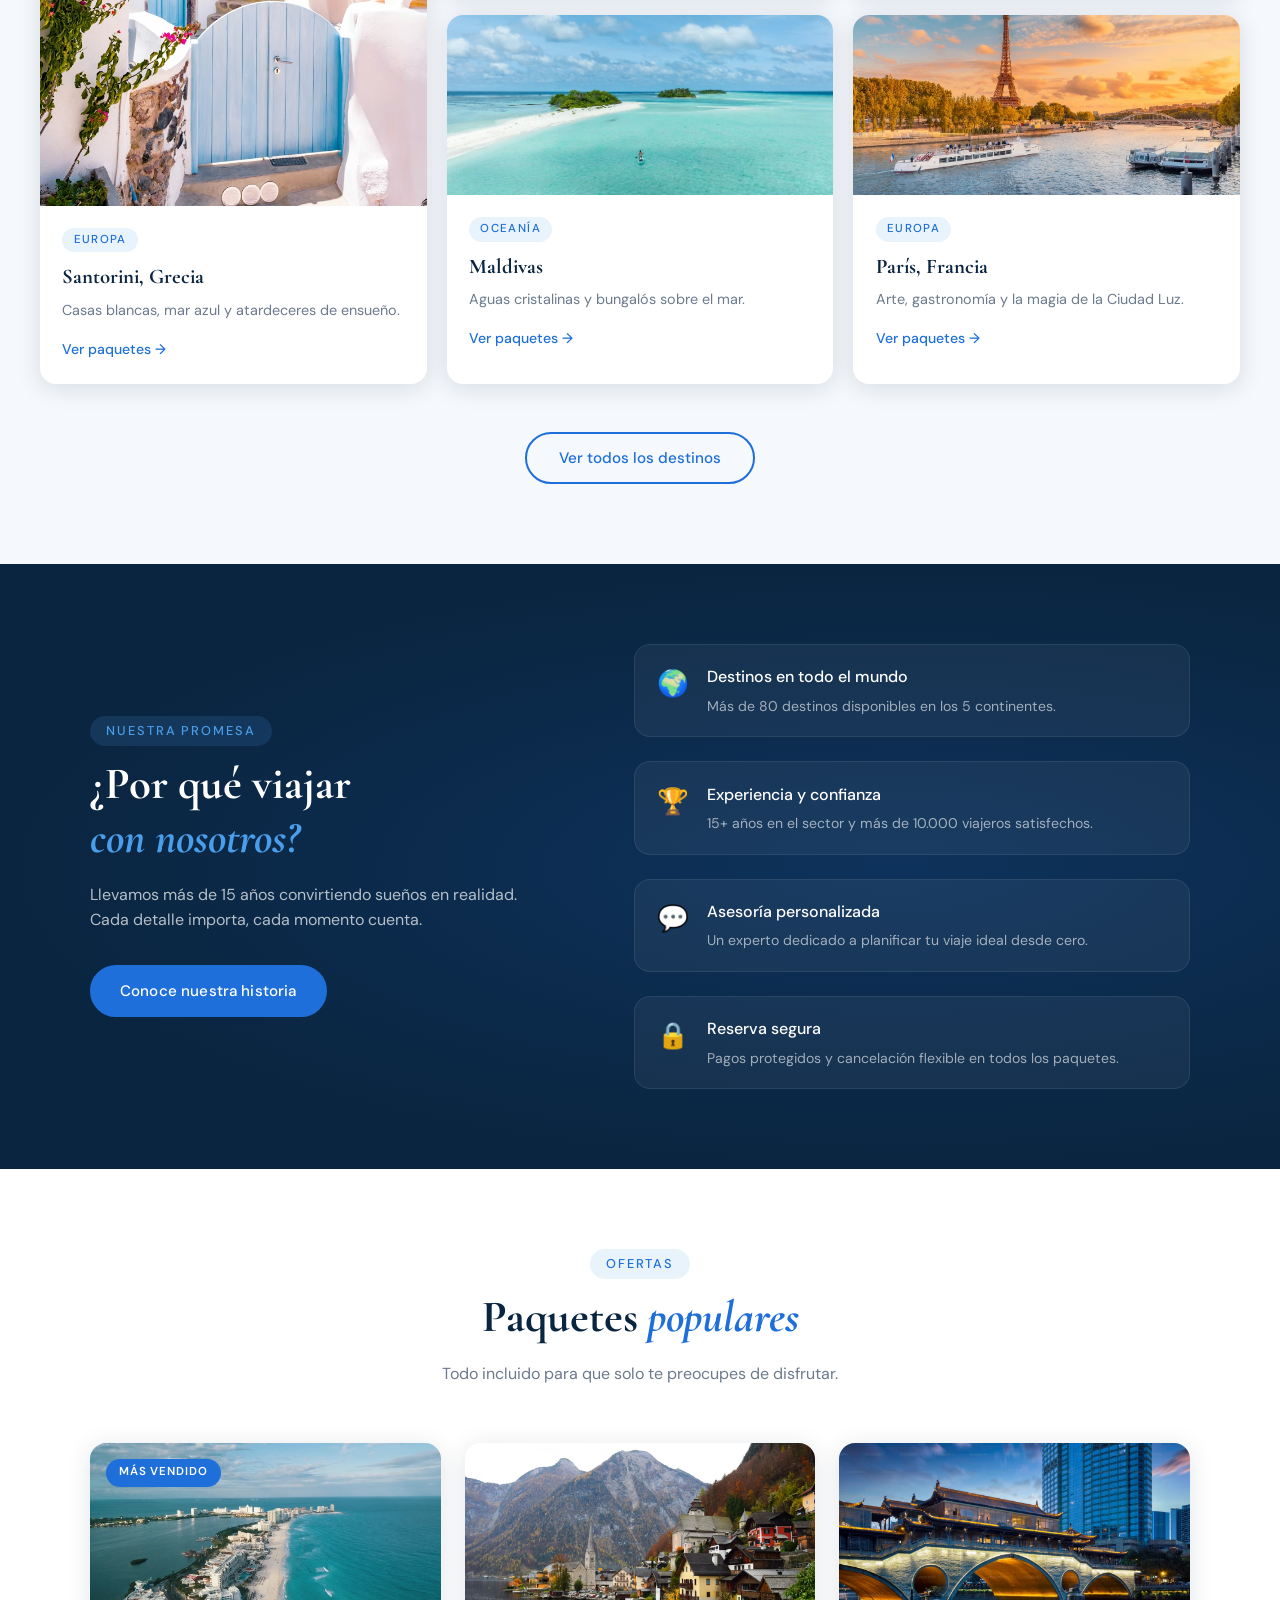
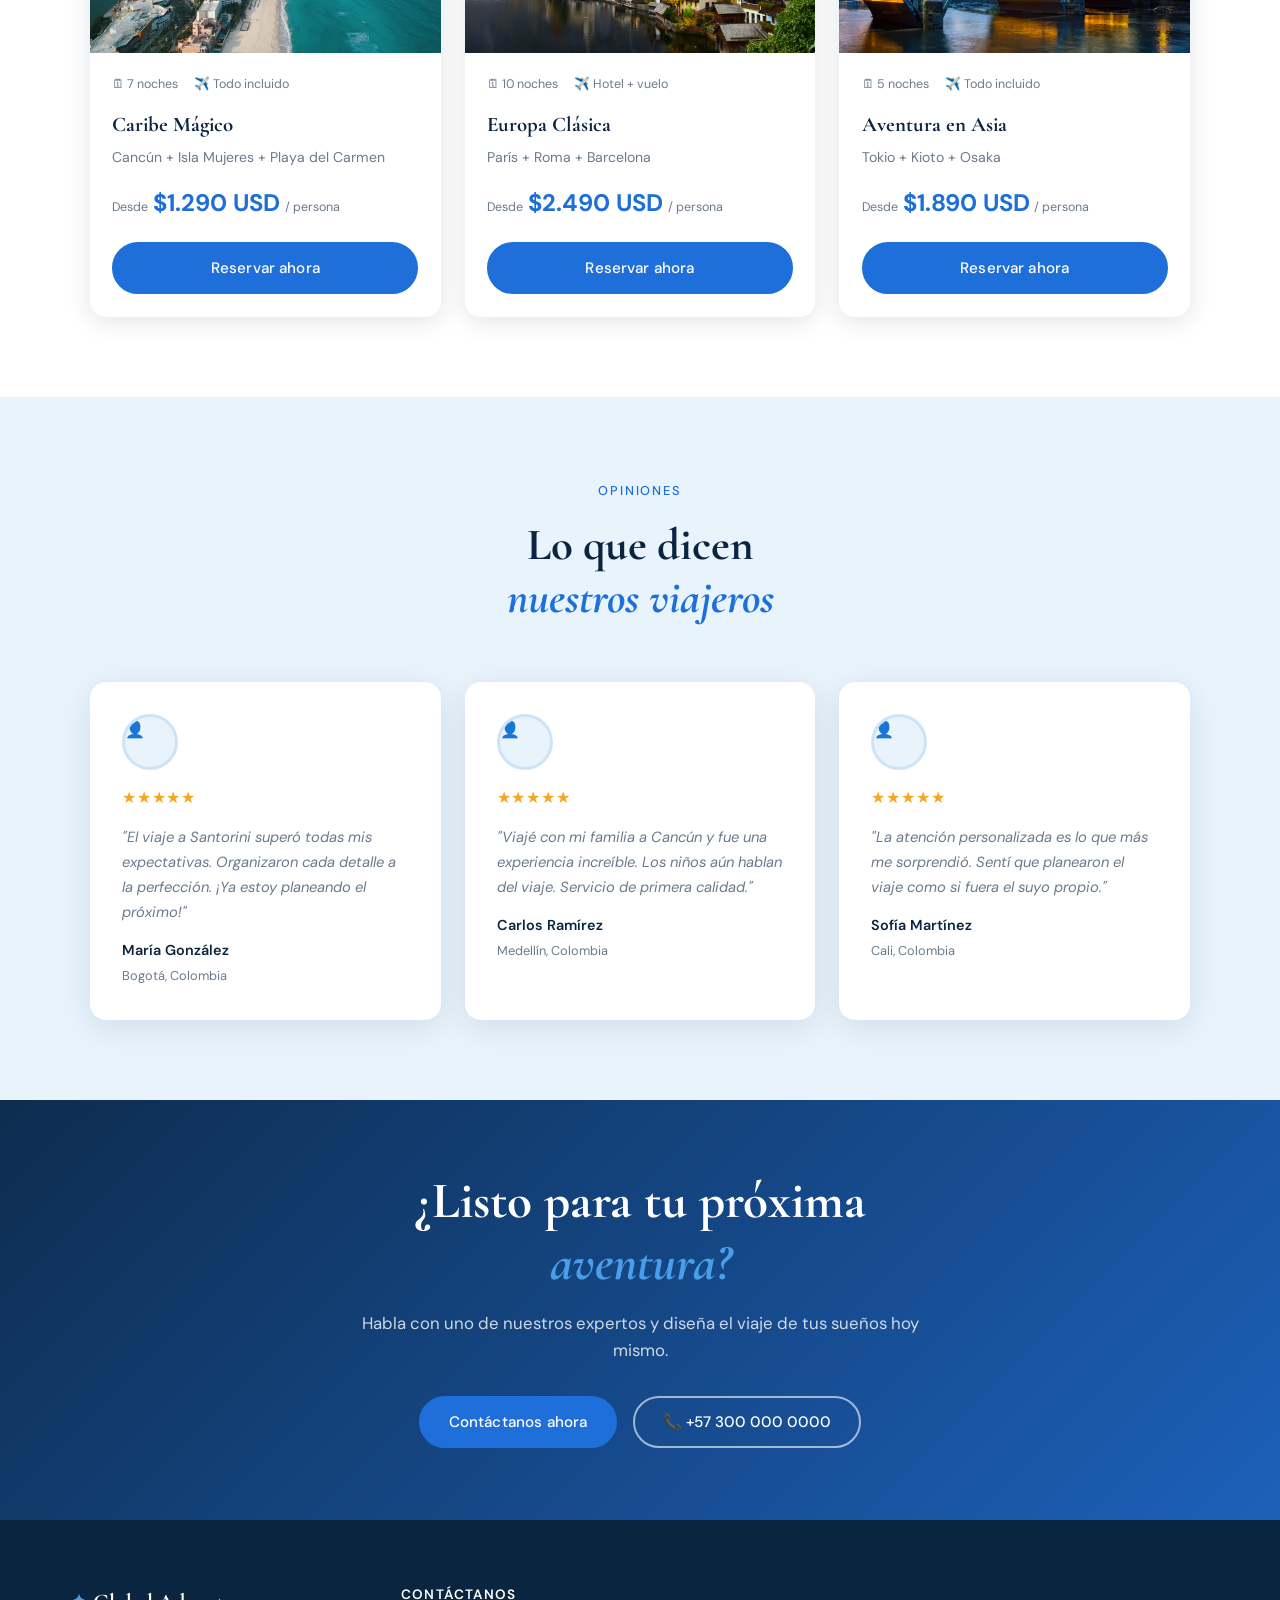
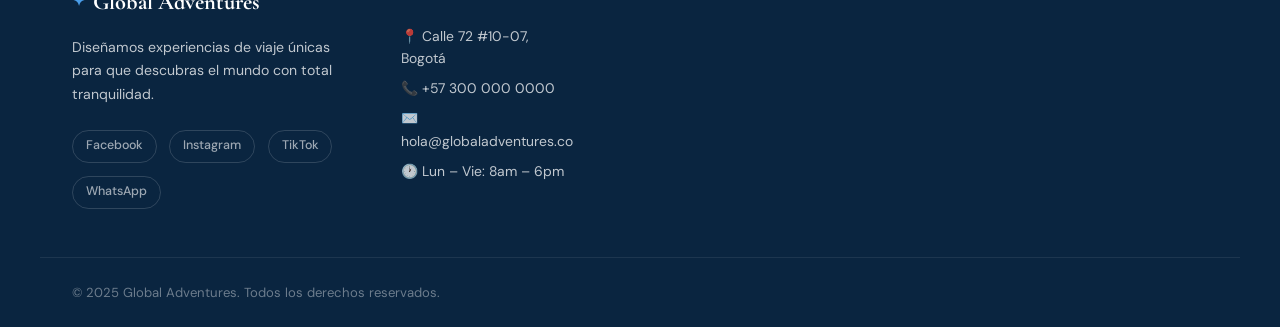
==== commit 7359f83d: "Ya mi parte esta terminada liceth" ====
--- a/index.html
+++ b/index.html
@@ -18,18 +18,17 @@
       <span class="logo-text">Global Adventures</span>
     </div>
     <ul class="nav-links">
-      <li><a href="#">Inicio</a></li>
-      <li><a href="#">Destinos</a></li>
-      <li><a href="#">Nosotros</a></li>
-      <li><a href="#">Contacto</a></li>
+      <li><a href="index.html">Inicio</a></li>
+      <li><a href="./destinos.html">Destinos</a></li>
+      <li><a href="./nosotros.html">Nosotros</a></li>
+      <li><a href="./contactos.html">Contacto</a></li>
     </ul>
     <a href="#" class="btn-nav">Reservar ahora</a>
     <button class="hamburger" aria-label="Menú">&#9776;</button>
   </nav>
 
   <!-- ===== HERO ===== -->
-  <!-- 👇 PARA AGREGAR TU IMAGEN: cambia el style a background-image: url('tu-imagen.jpg') -->
-  <header class="hero" style="background-image: url('https://images.unsplash.com/photo-1501785888041-af3ef285b470?q=80&w=1170&auto=format&fit=crop&ixlib=rb-4.1.0&ixid=M3wxMjA3fDB8MHxwaG90by1wYWdlfHx8fGVufDB8fHx8fA%3D%3D');">
+  <header class="hero" style="background-image: url('https://images.unsplash.com/photo-1501785888041-af3ef285b470?q=80&w=1170&auto=format&fit=crop');">
     <div class="hero-overlay"></div>
     <div class="hero-content">
       <p class="hero-tag">Agencia de Viajes Premium</p>
@@ -81,20 +80,21 @@
     </div>
     <div class="destinations-grid">
 
-        <div class="dest-card dest-card--large">
-        <img src="./Img/photo-1533104816931-20fa691ff6ca.avif" alt="Santorini, Grecia">
-        <div class="dest-info">
-            <span class="dest-tag">Europa</span>
-            <h3>Santorini, Grecia</h3>
-            <p>Casas blancas, mar azul y atardeceres de ensueño.</p>
-            <a href="#" class="dest-link">Ver paquetes →</a>
-        </div>
-        </div>
+      <div class="dest-card dest-card--large">
+        <div class="dest-img">
+          <img src="./Img/photo-1533104816931-20fa691ff6ca.avif" alt="Santorini, Grecia">
+        </div>
+        <div class="dest-info">
+          <span class="dest-tag">Europa</span>
+          <h3>Santorini, Grecia</h3>
+          <p>Casas blancas, mar azul y atardeceres de ensueño.</p>
+          <a href="#" class="dest-link">Ver paquetes →</a>
+        </div>
+      </div>
 
       <div class="dest-card">
-        <!-- IMAGEN: Destino 2 -->
-        <div class="dest-img-placeholder">
-        <img src="./Img/imagen bali.avif" alt="Bali, Indonesia">
+        <div class="dest-img">
+          <img src="./Img/imagen bali.avif" alt="Bali, Indonesia">
         </div>
         <div class="dest-info">
           <span class="dest-tag">Asia</span>
@@ -105,8 +105,7 @@
       </div>
 
       <div class="dest-card">
-        <!-- IMAGEN: Destino 3 -->
-        <div class="dest-img-placeholder">
+        <div class="dest-img">
           <img src="./Img/cartagena.avif" alt="Cartagena, Colombia">
         </div>
         <div class="dest-info">
@@ -118,8 +117,7 @@
       </div>
 
       <div class="dest-card">
-        <!-- IMAGEN: Destino 4 -->
-        <div class="dest-img-placeholder">
+        <div class="dest-img">
           <img src="./Img/maldivas.avif" alt="Maldivas">
         </div>
         <div class="dest-info">
@@ -131,8 +129,7 @@
       </div>
 
       <div class="dest-card">
-        <!-- IMAGEN: Destino 5 -->
-        <div class="dest-img-placeholder">
+        <div class="dest-img">
           <img src="./Img/francia.avif" alt="Paris, Francia">
         </div>
         <div class="dest-info">
@@ -145,7 +142,7 @@
 
     </div>
     <div class="section-cta">
-      <a href="#" class="btn-outline">Ver todos los destinos</a>
+      <a href="./destinos.html" class="btn-outline">Ver todos los destinos</a>
     </div>
   </section>
 
@@ -157,7 +154,7 @@
         <p class="section-tag">Nuestra promesa</p>
         <h2 class="section-title">¿Por qué viajar<br><em>con nosotros?</em></h2>
         <p class="why-desc">Llevamos más de 15 años convirtiendo sueños en realidad. Cada detalle importa, cada momento cuenta.</p>
-        <a href="#" class="btn-primary">Conoce nuestra historia</a>
+        <a href="./nosotros.html" class="btn-primary">Conoce nuestra historia</a>
       </div>
       <div class="why-features">
         <div class="feature-item">
@@ -202,9 +199,8 @@
     <div class="packages-grid">
 
       <div class="pkg-card">
-        <!-- IMAGEN: Paquete 1 -->
-        <div class="pkg-img-placeholder">
-          📷 IMAGEN PAQUETE 1<br>(Recomendado: 400×250px)
+        <div class="pkg-img">
+          <img src="./Img/cancun.avif" alt="Paquete Caribe">
         </div>
         <div class="pkg-badge">Más vendido</div>
         <div class="pkg-info">
@@ -224,9 +220,8 @@
       </div>
 
       <div class="pkg-card">
-        <!-- IMAGEN: Paquete 2 -->
-        <div class="pkg-img-placeholder">
-          📷 IMAGEN PAQUETE 2<br>(Recomendado: 400×250px)
+        <div class="pkg-img">
+          <img src="./Img/europa.avif" alt="Paquete Europa">
         </div>
         <div class="pkg-info">
           <div class="pkg-meta">
@@ -245,9 +240,8 @@
       </div>
 
       <div class="pkg-card">
-        <!-- IMAGEN: Paquete 3 -->
-        <div class="pkg-img-placeholder">
-          📷 IMAGEN PAQUETE 3<br>(Recomendado: 400×250px)
+        <div class="pkg-img">
+          <img src="./Img/asia.avif" alt="Paquete Asia">
         </div>
         <div class="pkg-info">
           <div class="pkg-meta">
@@ -277,10 +271,11 @@
     <div class="testimonials-grid">
 
       <div class="testi-card">
-        <!-- IMAGEN: Foto del cliente 1 -->
-        <div class="testi-avatar-placeholder">👤</div>
+        <div class="testi-avatar">
+          <span>👤</span>
+        </div>
         <div class="testi-stars">★★★★★</div>
-        <p class="testi-text">"El viaje a Santorini superó todas mis expectativas. El equipo de AzulMar organizó cada detalle a la perfección. ¡Ya estoy planeando el próximo!"</p>
+        <p class="testi-text">"El viaje a Santorini superó todas mis expectativas. Organizaron cada detalle a la perfección. ¡Ya estoy planeando el próximo!"</p>
         <div class="testi-author">
           <strong>María González</strong>
           <span>Bogotá, Colombia</span>
@@ -288,10 +283,11 @@
       </div>
 
       <div class="testi-card">
-        <!-- IMAGEN: Foto del cliente 2 -->
-        <div class="testi-avatar-placeholder">👤</div>
+        <div class="testi-avatar">
+          <span>👤</span>
+        </div>
         <div class="testi-stars">★★★★★</div>
-        <p class="testi-text">"Viajé con mi familia a Cancún y fue una experiencia increíble. Los niños aún hablan del viaje. Servicio de primera calidad, 100% recomendado."</p>
+        <p class="testi-text">"Viajé con mi familia a Cancún y fue una experiencia increíble. Los niños aún hablan del viaje. Servicio de primera calidad."</p>
         <div class="testi-author">
           <strong>Carlos Ramírez</strong>
           <span>Medellín, Colombia</span>
@@ -299,10 +295,11 @@
       </div>
 
       <div class="testi-card">
-        <!-- IMAGEN: Foto del cliente 3 -->
-        <div class="testi-avatar-placeholder">👤</div>
+        <div class="testi-avatar">
+          <span>👤</span>
+        </div>
         <div class="testi-stars">★★★★★</div>
-        <p class="testi-text">"La atención personalizada es lo que más me sorprendió. Sentí que planearon el viaje como si fuera el suyo propio. Absolutamente mágico."</p>
+        <p class="testi-text">"La atención personalizada es lo que más me sorprendió. Sentí que planearon el viaje como si fuera el suyo propio."</p>
         <div class="testi-author">
           <strong>Sofía Martínez</strong>
           <span>Cali, Colombia</span>
@@ -314,12 +311,6 @@
 
   <!-- ===== BANNER CTA ===== -->
   <section class="cta-banner">
-    <!-- IMAGEN: Imagen de fondo del banner (ej: avión, globo aerostático, atardecer) -->
-    <div class="cta-img-placeholder">
-      📷 IMAGEN FONDO BANNER — Reemplaza con: <br>
-      <code>background-image: url('banner-imagen.jpg');</code><br>
-      en la clase <strong>.cta-banner</strong> del CSS
-    </div>
     <div class="cta-overlay"></div>
     <div class="cta-content">
       <h2>¿Listo para tu próxima<br><em>aventura?</em></h2>
@@ -337,7 +328,7 @@
       <div class="footer-brand">
         <div class="footer-logo">
           <span class="logo-icon">✦</span>
-          <span class="logo-text">AzulMar</span>
+          <span class="logo-text">Global Adventures</span>
         </div>
         <p>Diseñamos experiencias de viaje únicas para que descubras el mundo con total tranquilidad.</p>
         <div class="footer-social">
@@ -347,47 +338,18 @@
           <a href="#">WhatsApp</a>
         </div>
       </div>
-
-      <div class="footer-links">
-        <h4>Destinos</h4>
-        <ul>
-          <li><a href="#">Europa</a></li>
-          <li><a href="#">América</a></li>
-          <li><a href="#">Asia</a></li>
-          <li><a href="#">Caribe</a></li>
-          <li><a href="#">Oceanía</a></li>
-        </ul>
-      </div>
-
-      <div class="footer-links">
-        <h4>Servicios</h4>
-        <ul>
-          <li><a href="#">Paquetes todo incluido</a></li>
-          <li><a href="#">Vuelos</a></li>
-          <li><a href="#">Hoteles</a></li>
-          <li><a href="#">Tours guiados</a></li>
-          <li><a href="#">Viajes de luna de miel</a></li>
-        </ul>
-      </div>
-
-      <div class="footer-links">
-        <h4>Empresa</h4>
-        <ul>
-          <li><a href="#">Sobre nosotros</a></li>
-          <li><a href="#">Blog de viajes</a></li>
-          <li><a href="#">Trabaja con nosotros</a></li>
-          <li><a href="#">Términos y condiciones</a></li>
-          <li><a href="#">Política de privacidad</a></li>
-        </ul>
-      </div>
-
       <div class="footer-contact">
         <h4>Contáctanos</h4>
         <p>📍 Calle 72 #10-07, Bogotá</p>
         <p>📞 +57 300 000 0000</p>
-        <p>✉️ <a href="/cdn-cgi/l/email-protection" class="__cf_email__" data-cfemail="fe9691929fbe9f848b92939f8cd09d91">[email&#160;protected]</a></p>
+        <p>✉️ hola@globaladventures.co</p>
         <p>🕐 Lun – Vie: 8am – 6pm</p>
       </div>
     </div>
     <div class="footer-bottom">
-      <p>© 2025 AzulMar Viajes. Todos los derech+      <p>© 2025 Global Adventures. Todos los derechos reservados.</p>
+    </div>
+  </footer>
+
+</body>
+</html>
--- a/Css/index.css
+++ b/Css/index.css
@@ -1,29 +1,45 @@
-
+/* ============================================================
+   AzulMar Viajes — styles.css
+   Paleta: Azules + Blanco
+   Compartido por todas las páginas del sitio
+   ============================================================ */
+
+/* ── VARIABLES ─────────────────────────────────────────────── */
 :root {
-  --azul-profundo:  #0a2540;
-  --azul-medio:     #1a4b8c;
-  --azul-vivo:      #1e6fd9;
-  --azul-claro:     #4a9de8;
-  --azul-suave:     #cce4f7;
-  --azul-palido:    #e8f3fc;
-  --blanco:         #ffffff;
-  --gris-claro:     #f5f8fc;
-  --gris-texto:     #6b7a8d;
-  --texto-oscuro:   #0d1f35;
+  --azul-profundo: #0a2540;
+  --azul-medio:    #1a4b8c;
+  --azul-vivo:     #1e6fd9;
+  --azul-claro:    #4a9de8;
+  --azul-suave:    #cce4f7;
+  --azul-palido:   #e8f3fc;
+  --blanco:        #ffffff;
+  --gris-claro:    #f5f8fc;
+  --gris-texto:    #6b7a8d;
+  --texto-oscuro:  #0d1f35;
 
   --font-display: 'Cormorant Garamond', Georgia, serif;
   --font-body:    'DM Sans', sans-serif;
 
-  --radius: 16px;
-  --radius-sm: 8px;
-  --shadow: 0 8px 32px rgba(10, 37, 64, 0.10);
+  --radius:      16px;
+  --radius-sm:   8px;
+  --shadow:      0 8px 32px rgba(10, 37, 64, 0.10);
   --shadow-card: 0 4px 24px rgba(10, 37, 64, 0.13);
-  --transition: 0.3s cubic-bezier(.4,0,.2,1);
-}
-
-/* ===== RESET ===== */
-*, *::before, *::after { box-sizing: border-box; margin: 0; padding: 0; }
-html { scroll-behavior: smooth; }
+  --transition:  0.3s cubic-bezier(.4, 0, .2, 1);
+}
+
+/* ── RESET ──────────────────────────────────────────────────── */
+*,
+*::before,
+*::after {
+  box-sizing: border-box;
+  margin: 0;
+  padding: 0;
+}
+
+html {
+  scroll-behavior: smooth;
+}
+
 body {
   font-family: var(--font-body);
   color: var(--texto-oscuro);
@@ -31,35 +47,28 @@
   overflow-x: hidden;
   line-height: 1.6;
 }
-a { text-decoration: none; color: inherit; }
-ul { list-style: none; }
-img { display: block; width: 100%; object-fit: cover; }
-
-/* ===== PLACEHOLDERS DE IMÁGENES ===== */
-/* Estos divs muestran dónde colocar imágenes. 
-   Reemplázalos con <img> o background-image en el CSS */
-.hero-img-placeholder,
-.dest-img-placeholder,
-.pkg-img-placeholder,
-.cta-img-placeholder {
-  background: linear-gradient(135deg, var(--azul-suave) 0%, var(--azul-palido) 100%);
-  border-radius: var(--radius-sm);
-  display: flex;
-  align-items: center;
-  justify-content: center;
-  text-align: center;
-  color: var(--azul-medio);
-  font-size: 0.85rem;
-  line-height: 1.8;
-  padding: 1rem;
-  font-family: var(--font-body);
-}
-.hero-img-placeholder { position: absolute; inset: 0; border-radius: 0; z-index: 0; }
-.cta-img-placeholder   { position: absolute; inset: 0; border-radius: 0; z-index: 0; }
-.dest-img-placeholder  { width: 100%; height: 100%; border-radius: 0; min-height: 200px; }
-.pkg-img-placeholder   { width: 100%; height: 200px; border-radius: var(--radius) var(--radius) 0 0; }
-
-/* ===== BUTTONS ===== */
+
+a {
+  text-decoration: none;
+  color: inherit;
+}
+
+ul {
+  list-style: none;
+}
+
+img {
+  display: block;
+  width: 100%;
+  height: 100%;
+  object-fit: cover;
+  object-position: center;
+  border: none;
+  outline: none;
+  box-shadow: none;
+}
+
+/* ── BOTONES ────────────────────────────────────────────────── */
 .btn-primary {
   display: inline-block;
   background: var(--azul-vivo);
@@ -71,8 +80,16 @@
   transition: var(--transition);
   border: 2px solid var(--azul-vivo);
   letter-spacing: 0.01em;
-}
-.btn-primary:hover { background: var(--azul-medio); border-color: var(--azul-medio); transform: translateY(-2px); box-shadow: 0 6px 20px rgba(30,111,217,0.3); }
+  cursor: pointer;
+  font-family: var(--font-body);
+}
+
+.btn-primary:hover {
+  background: var(--azul-medio);
+  border-color: var(--azul-medio);
+  transform: translateY(-2px);
+  box-shadow: 0 6px 20px rgba(30, 111, 217, 0.3);
+}
 
 .btn-ghost {
   display: inline-block;
@@ -82,10 +99,14 @@
   border-radius: 50px;
   font-weight: 500;
   font-size: 0.95rem;
-  border: 2px solid rgba(255,255,255,0.6);
-  transition: var(--transition);
-}
-.btn-ghost:hover { background: rgba(255,255,255,0.15); border-color: var(--blanco); }
+  border: 2px solid rgba(255, 255, 255, 0.6);
+  transition: var(--transition);
+}
+
+.btn-ghost:hover {
+  background: rgba(255, 255, 255, 0.15);
+  border-color: var(--blanco);
+}
 
 .btn-outline {
   display: inline-block;
@@ -98,7 +119,11 @@
   border: 2px solid var(--azul-vivo);
   transition: var(--transition);
 }
-.btn-outline:hover { background: var(--azul-vivo); color: var(--blanco); }
+
+.btn-outline:hover {
+  background: var(--azul-vivo);
+  color: var(--blanco);
+}
 
 .btn-nav {
   background: var(--azul-vivo);
@@ -109,13 +134,27 @@
   font-weight: 500;
   transition: var(--transition);
 }
-.btn-nav:hover { background: var(--azul-medio); }
-
-.btn-full { display: block; text-align: center; }
-
-/* ===== SECTION COMMONS ===== */
-.section { padding: 5rem 2rem; }
-.section-header { text-align: center; max-width: 580px; margin: 0 auto 3.5rem; }
+
+.btn-nav:hover {
+  background: var(--azul-medio);
+}
+
+.btn-full {
+  display: block;
+  text-align: center;
+}
+
+/* ── SECCIONES COMUNES ──────────────────────────────────────── */
+.section {
+  padding: 5rem 2rem;
+}
+
+.section-header {
+  text-align: center;
+  max-width: 580px;
+  margin: 0 auto 3.5rem;
+}
+
 .section-tag {
   display: inline-block;
   color: var(--azul-vivo);
@@ -128,6 +167,7 @@
   background: var(--azul-palido);
   border-radius: 50px;
 }
+
 .section-title {
   font-family: var(--font-display);
   font-size: clamp(2rem, 4vw, 2.8rem);
@@ -136,14 +176,28 @@
   line-height: 1.2;
   margin-bottom: 1rem;
 }
-.section-title em { font-style: italic; color: var(--azul-vivo); }
-.section-sub { color: var(--gris-texto); font-size: 1rem; }
-.section-cta { text-align: center; margin-top: 3rem; }
-
-/* ===== NAVBAR ===== */
+
+.section-title em {
+  font-style: italic;
+  color: var(--azul-vivo);
+}
+
+.section-sub {
+  color: var(--gris-texto);
+  font-size: 1rem;
+}
+
+.section-cta {
+  text-align: center;
+  margin-top: 3rem;
+}
+
+/* ── NAVBAR ─────────────────────────────────────────────────── */
 .navbar {
   position: fixed;
-  top: 0; left: 0; right: 0;
+  top: 0;
+  left: 0;
+  right: 0;
   z-index: 1000;
   display: flex;
   align-items: center;
@@ -151,29 +205,67 @@
   padding: 1.1rem 3rem;
   background: rgba(10, 37, 64, 0.97);
   backdrop-filter: blur(12px);
-  border-bottom: 1px solid rgba(255,255,255,0.06);
-}
+  border-bottom: 1px solid rgba(255, 255, 255, 0.06);
+  transition: var(--transition);
+}
+
+.navbar.scrolled {
+  padding: 0.8rem 3rem;
+  background: rgba(10, 37, 64, 1);
+}
+
 .nav-logo {
-  display: flex; align-items: center; gap: 0.5rem;
+  display: flex;
+  align-items: center;
+  gap: 0.5rem;
   font-family: var(--font-display);
-  font-size: 1.5rem; font-weight: 700;
-  color: var(--blanco); letter-spacing: 0.02em;
-}
-.logo-icon { color: var(--azul-claro); font-size: 1rem; }
+  font-size: 1.5rem;
+  font-weight: 700;
+  color: var(--blanco);
+  letter-spacing: 0.02em;
+}
+
+.logo-icon {
+  color: var(--azul-claro);
+  font-size: 1rem;
+}
+
 .nav-links {
-  display: flex; gap: 2.2rem; list-style: none;
-}
+  display: flex;
+  gap: 2.2rem;
+  list-style: none;
+}
+
 .nav-links a {
-  color: rgba(255,255,255,0.80);
+  color: rgba(255, 255, 255, 0.80);
   font-size: 0.9rem;
   font-weight: 400;
   transition: var(--transition);
   letter-spacing: 0.02em;
 }
-.nav-links a:hover { color: var(--blanco); }
-.hamburger { display: none; background: none; border: none; color: var(--blanco); font-size: 1.4rem; cursor: pointer; }
-
-/* ===== HERO ===== */
+
+.nav-links a:hover,
+.nav-links a.active {
+  color: var(--blanco);
+}
+
+.nav-links a.active {
+  border-bottom: 2px solid var(--azul-claro);
+  padding-bottom: 2px;
+}
+
+.hamburger {
+  display: none;
+  background: none;
+  border: none;
+  color: var(--blanco);
+  font-size: 1.4rem;
+  cursor: pointer;
+}
+
+/* ── HERO ───────────────────────────────────────────────────── */
+/* 👇 Agrega tu imagen en el atributo style del HTML:
+   style="background-image: url('hero.jpg');"              */
 .hero {
   position: relative;
   min-height: 100vh;
@@ -181,14 +273,15 @@
   align-items: center;
   justify-content: center;
   overflow: hidden;
-  /* 👇 REEMPLAZA AQUÍ CON TU IMAGEN */
-  background-image: url('https://images.unsplash.com/photo-1501785888041-af3ef285b470?q=80&w=1170&auto=format&fit=crop&ixlib=rb-4.1.0&ixid=M3wxMjA3fDB8MHxwaG90by1wYWdlfHx8fGVufDB8fHx8fA%3D%3D     '); 
   background-size: cover;
   background-position: center;
   background-color: var(--azul-profundo);
 }
+
 .hero-overlay {
-  position: absolute; inset: 0; z-index: 1;
+  position: absolute;
+  inset: 0;
+  z-index: 1;
   background: linear-gradient(
     135deg,
     rgba(10, 37, 64, 0.75) 0%,
@@ -196,13 +289,16 @@
     rgba(10, 37, 64, 0.65) 100%
   );
 }
+
 .hero-content {
-  position: relative; z-index: 2;
+  position: relative;
+  z-index: 2;
   text-align: center;
   max-width: 750px;
-  padding: 0 1.5rem;
+  padding: 6rem 1.5rem 8rem;
   animation: fadeUp 1s ease both;
 }
+
 .hero-tag {
   display: inline-block;
   color: var(--azul-claro);
@@ -210,10 +306,11 @@
   letter-spacing: 0.18em;
   text-transform: uppercase;
   margin-bottom: 1.2rem;
-  border: 1px solid rgba(74,157,232,0.4);
+  border: 1px solid rgba(74, 157, 232, 0.4);
   padding: 0.3rem 1rem;
   border-radius: 50px;
 }
+
 .hero-title {
   font-family: var(--font-display);
   font-size: clamp(3rem, 7vw, 5.5rem);
@@ -222,33 +319,60 @@
   line-height: 1.1;
   margin-bottom: 1.4rem;
 }
-.hero-title em { font-style: italic; color: var(--azul-claro); }
+
+.hero-title em {
+  font-style: italic;
+  color: var(--azul-claro);
+}
+
 .hero-sub {
-  color: rgba(255,255,255,0.80);
+  color: rgba(255, 255, 255, 0.80);
   font-size: clamp(1rem, 2vw, 1.2rem);
   max-width: 520px;
   margin: 0 auto 2.2rem;
   line-height: 1.7;
 }
-.hero-actions { display: flex; gap: 1rem; justify-content: center; flex-wrap: wrap; }
+
+.hero-actions {
+  display: flex;
+  gap: 1rem;
+  justify-content: center;
+  flex-wrap: wrap;
+}
+
 .hero-scroll {
-  position: absolute; bottom: 2.5rem; left: 50%; transform: translateX(-50%);
-  z-index: 2; display: flex; flex-direction: column; align-items: center; gap: 0.5rem;
-  color: rgba(255,255,255,0.5); font-size: 0.75rem; letter-spacing: 0.12em; text-transform: uppercase;
-}
+  position: absolute;
+  bottom: 2.5rem;
+  left: 50%;
+  transform: translateX(-50%);
+  z-index: 2;
+  display: flex;
+  flex-direction: column;
+  align-items: center;
+  gap: 0.5rem;
+  color: rgba(255, 255, 255, 0.5);
+  font-size: 0.75rem;
+  letter-spacing: 0.12em;
+  text-transform: uppercase;
+  white-space: nowrap;
+  pointer-events: none;
+}
+
 .scroll-line {
-  width: 1px; height: 50px;
-  background: linear-gradient(to bottom, rgba(255,255,255,0.5), transparent);
+  width: 1px;
+  height: 50px;
+  background: linear-gradient(to bottom, rgba(255, 255, 255, 0.5), transparent);
   animation: scrollPulse 2s ease infinite;
 }
 
-/* ===== SEARCH BAR ===== */
+/* ── BUSCADOR ───────────────────────────────────────────────── */
 .search-bar {
   background: var(--blanco);
   padding: 0;
   position: relative;
   z-index: 10;
 }
+
 .search-container {
   max-width: 960px;
   margin: -2.5rem auto 0;
@@ -261,11 +385,15 @@
   padding: 0.5rem;
   gap: 0;
 }
+
 .search-group {
   flex: 1;
   padding: 1rem 1.2rem;
-  display: flex; flex-direction: column; gap: 0.25rem;
-}
+  display: flex;
+  flex-direction: column;
+  gap: 0.25rem;
+}
+
 .search-group label {
   font-size: 0.72rem;
   font-weight: 500;
@@ -273,16 +401,28 @@
   text-transform: uppercase;
   letter-spacing: 0.1em;
 }
+
 .search-group input {
-  border: none; outline: none;
+  border: none;
+  outline: none;
   font-size: 0.95rem;
   color: var(--texto-oscuro);
   font-family: var(--font-body);
   background: transparent;
   width: 100%;
 }
-.search-group input::placeholder { color: var(--gris-texto); }
-.search-divider { width: 1px; height: 40px; background: var(--azul-suave); flex-shrink: 0; }
+
+.search-group input::placeholder {
+  color: var(--gris-texto);
+}
+
+.search-divider {
+  width: 1px;
+  height: 40px;
+  background: var(--azul-suave);
+  flex-shrink: 0;
+}
+
 .btn-search {
   background: var(--azul-vivo);
   color: var(--blanco);
@@ -297,10 +437,16 @@
   transition: var(--transition);
   margin: 0.3rem;
 }
-.btn-search:hover { background: var(--azul-medio); }
-
-/* ===== DESTINATIONS ===== */
-.destinations { background: var(--gris-claro); }
+
+.btn-search:hover {
+  background: var(--azul-medio);
+}
+
+/* ── DESTINOS ───────────────────────────────────────────────── */
+.destinations {
+  background: var(--gris-claro);
+}
+
 .destinations-grid {
   display: grid;
   grid-template-columns: repeat(3, 1fr);
@@ -309,7 +455,11 @@
   max-width: 1200px;
   margin: 0 auto;
 }
-.dest-card--large { grid-column: 1 / 2; grid-row: 1 / 3; }
+
+.dest-card--large {
+  grid-column: 1 / 2;
+  grid-row: 1 / 3;
+}
 
 .dest-card {
   background: var(--blanco);
@@ -317,73 +467,180 @@
   overflow: hidden;
   box-shadow: var(--shadow-card);
   transition: var(--transition);
-  display: flex; flex-direction: column;
-}
-.dest-card:hover { transform: translateY(-6px); box-shadow: 0 16px 48px rgba(10,37,64,0.18); }
-.dest-card--large .dest-img-placeholder { flex: 1; min-height: 300px; }
+  display: flex;
+  flex-direction: column;
+}
+
+.dest-card:hover {
+  transform: translateY(-6px);
+  box-shadow: 0 16px 48px rgba(10, 37, 64, 0.18);
+}
+
+/* Contenedor de imagen en cada carta */
+.dest-img {
+  overflow: hidden;
+  position: relative;
+}
+
+.dest-card--large .dest-img {
+  flex: 1;
+  min-height: 340px;
+}
+
+.dest-card:not(.dest-card--large) .dest-img {
+  height: 180px;
+}
+
+.dest-img img {
+  width: 100%;
+  height: 100%;
+  object-fit: cover;
+  object-position: center;
+  transition: transform 0.5s ease;
+  display: block;
+}
+
+.dest-card:hover .dest-img img {
+  transform: scale(1.06);
+}
 
 .dest-info {
   padding: 1.2rem 1.4rem 1.4rem;
 }
+
 .dest-tag {
   display: inline-block;
-  font-size: 0.72rem; font-weight: 500;
-  letter-spacing: 0.12em; text-transform: uppercase;
+  font-size: 0.72rem;
+  font-weight: 500;
+  letter-spacing: 0.12em;
+  text-transform: uppercase;
   color: var(--azul-vivo);
   background: var(--azul-palido);
   padding: 0.2rem 0.7rem;
   border-radius: 50px;
   margin-bottom: 0.5rem;
 }
+
 .dest-info h3 {
   font-family: var(--font-display);
-  font-size: 1.3rem; font-weight: 700;
+  font-size: 1.3rem;
+  font-weight: 700;
   color: var(--azul-profundo);
   margin-bottom: 0.35rem;
 }
-.dest-info p { font-size: 0.9rem; color: var(--gris-texto); margin-bottom: 0.85rem; }
-.dest-link { font-size: 0.88rem; font-weight: 500; color: var(--azul-vivo); transition: var(--transition); }
-.dest-link:hover { color: var(--azul-profundo); }
-
-/* ===== WHY US ===== */
+
+.dest-info p {
+  font-size: 0.9rem;
+  color: var(--gris-texto);
+  margin-bottom: 0.85rem;
+}
+
+.dest-link {
+  font-size: 0.88rem;
+  font-weight: 500;
+  color: var(--azul-vivo);
+  transition: var(--transition);
+}
+
+.dest-link:hover {
+  color: var(--azul-profundo);
+}
+
+/* ── POR QUÉ ELEGIRNOS ──────────────────────────────────────── */
 .why-us {
   background: var(--azul-profundo);
-  position: relative; overflow: hidden;
-}
+  position: relative;
+  overflow: hidden;
+}
+
 .why-bg {
-  position: absolute; inset: 0;
-  background: radial-gradient(ellipse at 70% 50%, rgba(30,111,217,0.18) 0%, transparent 70%);
+  position: absolute;
+  inset: 0;
+  background: radial-gradient(ellipse at 70% 50%, rgba(30, 111, 217, 0.18) 0%, transparent 70%);
   pointer-events: none;
 }
+
 .why-content {
-  max-width: 1100px; margin: 0 auto;
-  display: grid; grid-template-columns: 1fr 1.2fr; gap: 5rem;
-  align-items: center; position: relative;
-}
-.why-text .section-tag { background: rgba(74,157,232,0.15); color: var(--azul-claro); }
-.why-text .section-title { color: var(--blanco); }
-.why-text .section-title em { color: var(--azul-claro); }
-.why-desc { color: rgba(255,255,255,0.70); margin-bottom: 2rem; font-size: 1rem; }
-.why-features { display: flex; flex-direction: column; gap: 1.5rem; }
+  max-width: 1100px;
+  margin: 0 auto;
+  display: grid;
+  grid-template-columns: 1fr 1.2fr;
+  gap: 5rem;
+  align-items: center;
+  position: relative;
+}
+
+.why-text .section-tag {
+  background: rgba(74, 157, 232, 0.15);
+  color: var(--azul-claro);
+}
+
+.why-text .section-title {
+  color: var(--blanco);
+}
+
+.why-text .section-title em {
+  color: var(--azul-claro);
+}
+
+.why-desc {
+  color: rgba(255, 255, 255, 0.70);
+  margin-bottom: 2rem;
+  font-size: 1rem;
+}
+
+.why-features {
+  display: flex;
+  flex-direction: column;
+  gap: 1.5rem;
+}
+
 .feature-item {
-  display: flex; gap: 1.1rem; align-items: flex-start;
-  background: rgba(255,255,255,0.05);
-  border: 1px solid rgba(255,255,255,0.08);
+  display: flex;
+  gap: 1.1rem;
+  align-items: flex-start;
+  background: rgba(255, 255, 255, 0.05);
+  border: 1px solid rgba(255, 255, 255, 0.08);
   border-radius: var(--radius);
   padding: 1.2rem 1.4rem;
   transition: var(--transition);
 }
-.feature-item:hover { background: rgba(255,255,255,0.09); border-color: rgba(74,157,232,0.3); }
-.feature-icon { font-size: 1.6rem; flex-shrink: 0; }
-.feature-item h4 { color: var(--blanco); font-size: 1rem; font-weight: 500; margin-bottom: 0.3rem; }
-.feature-item p  { color: rgba(255,255,255,0.60); font-size: 0.88rem; }
-
-/* ===== PACKAGES ===== */
-.packages { background: var(--blanco); }
+
+.feature-item:hover {
+  background: rgba(255, 255, 255, 0.09);
+  border-color: rgba(74, 157, 232, 0.3);
+}
+
+.feature-icon {
+  font-size: 1.6rem;
+  flex-shrink: 0;
+}
+
+.feature-item h4 {
+  color: var(--blanco);
+  font-size: 1rem;
+  font-weight: 500;
+  margin-bottom: 0.3rem;
+}
+
+.feature-item p {
+  color: rgba(255, 255, 255, 0.60);
+  font-size: 0.88rem;
+}
+
+/* ── PAQUETES ───────────────────────────────────────────────── */
+.packages {
+  background: var(--blanco);
+}
+
 .packages-grid {
-  max-width: 1100px; margin: 0 auto;
-  display: grid; grid-template-columns: repeat(3, 1fr); gap: 1.5rem;
-}
+  max-width: 1100px;
+  margin: 0 auto;
+  display: grid;
+  grid-template-columns: repeat(3, 1fr);
+  gap: 1.5rem;
+}
+
 .pkg-card {
   background: var(--blanco);
   border-radius: var(--radius);
@@ -392,172 +649,439 @@
   position: relative;
   transition: var(--transition);
 }
-.pkg-card:hover { transform: translateY(-6px); box-shadow: 0 20px 60px rgba(10,37,64,0.18); }
+
+.pkg-card:hover {
+  transform: translateY(-6px);
+  box-shadow: 0 20px 60px rgba(10, 37, 64, 0.18);
+}
+
+.pkg-img {
+  height: 210px;
+  overflow: hidden;
+  position: relative;
+}
+
+.pkg-img img {
+  width: 100%;
+  height: 100%;
+  object-fit: cover;
+  object-position: center;
+  transition: transform 0.5s ease;
+}
+
+.pkg-card:hover .pkg-img img {
+  transform: scale(1.06);
+}
+
 .pkg-badge {
-  position: absolute; top: 1rem; left: 1rem; z-index: 5;
-  background: var(--azul-vivo); color: var(--blanco);
-  font-size: 0.72rem; font-weight: 600;
-  letter-spacing: 0.08em; text-transform: uppercase;
-  padding: 0.3rem 0.8rem; border-radius: 50px;
-}
-.pkg-info { padding: 1.4rem; }
+  position: absolute;
+  top: 1rem;
+  left: 1rem;
+  z-index: 5;
+  background: var(--azul-vivo);
+  color: var(--blanco);
+  font-size: 0.72rem;
+  font-weight: 600;
+  letter-spacing: 0.08em;
+  text-transform: uppercase;
+  padding: 0.3rem 0.8rem;
+  border-radius: 50px;
+}
+
+.pkg-info {
+  padding: 1.4rem;
+}
+
 .pkg-meta {
-  display: flex; gap: 1rem; flex-wrap: wrap;
-  font-size: 0.78rem; color: var(--gris-texto);
+  display: flex;
+  gap: 1rem;
+  flex-wrap: wrap;
+  font-size: 0.78rem;
+  color: var(--gris-texto);
   margin-bottom: 0.8rem;
 }
+
 .pkg-info h3 {
   font-family: var(--font-display);
-  font-size: 1.3rem; font-weight: 700;
-  color: var(--azul-profundo); margin-bottom: 0.3rem;
-}
-.pkg-info p { font-size: 0.88rem; color: var(--gris-texto); margin-bottom: 1rem; }
+  font-size: 1.3rem;
+  font-weight: 700;
+  color: var(--azul-profundo);
+  margin-bottom: 0.3rem;
+}
+
+.pkg-info p {
+  font-size: 0.88rem;
+  color: var(--gris-texto);
+  margin-bottom: 1rem;
+}
+
 .pkg-price {
-  display: flex; align-items: baseline; gap: 0.3rem;
+  display: flex;
+  align-items: baseline;
+  gap: 0.3rem;
   margin-bottom: 1.2rem;
 }
-.price-from { font-size: 0.78rem; color: var(--gris-texto); }
-.price-amount { font-size: 1.5rem; font-weight: 700; color: var(--azul-vivo); }
-.price-per { font-size: 0.78rem; color: var(--gris-texto); }
-
-/* ===== TESTIMONIALS ===== */
-.testimonials { background: var(--azul-palido); }
+
+.price-from {
+  font-size: 0.78rem;
+  color: var(--gris-texto);
+}
+
+.price-amount {
+  font-size: 1.5rem;
+  font-weight: 700;
+  color: var(--azul-vivo);
+}
+
+.price-per {
+  font-size: 0.78rem;
+  color: var(--gris-texto);
+}
+
+/* ── TESTIMONIOS ────────────────────────────────────────────── */
+.testimonials {
+  background: var(--azul-palido);
+}
+
 .testimonials-grid {
-  max-width: 1100px; margin: 0 auto;
-  display: grid; grid-template-columns: repeat(3, 1fr); gap: 1.5rem;
-}
+  max-width: 1100px;
+  margin: 0 auto;
+  display: grid;
+  grid-template-columns: repeat(3, 1fr);
+  gap: 1.5rem;
+}
+
 .testi-card {
   background: var(--blanco);
   border-radius: var(--radius);
   padding: 2rem;
   box-shadow: var(--shadow);
-  display: flex; flex-direction: column; gap: 0.9rem;
-  transition: var(--transition);
-}
-.testi-card:hover { transform: translateY(-4px); box-shadow: var(--shadow-card); }
-.testi-avatar-placeholder {
-  width: 56px; height: 56px;
+  display: flex;
+  flex-direction: column;
+  gap: 0.9rem;
+  transition: var(--transition);
+}
+
+.testi-card:hover {
+  transform: translateY(-4px);
+  box-shadow: var(--shadow-card);
+}
+
+.testi-avatar {
+  width: 56px;
+  height: 56px;
   border-radius: 50%;
-  background: var(--azul-suave);
-  display: flex; align-items: center; justify-content: center;
-  font-size: 1.6rem;
-  border: 3px dashed var(--azul-claro);
-  /* Reemplaza con: <img src="foto.jpg"> o background-image */
-}
-.testi-stars { color: #f5a623; font-size: 1rem; letter-spacing: 0.05em; }
-.testi-text { font-size: 0.92rem; color: var(--gris-texto); line-height: 1.7; font-style: italic; }
-.testi-author strong { display: block; font-size: 0.9rem; font-weight: 600; color: var(--azul-profundo); }
-.testi-author span   { font-size: 0.8rem; color: var(--gris-texto); }
-
-/* ===== CTA BANNER ===== */
+  overflow: hidden;
+  border: 3px solid var(--azul-suave);
+  background: var(--azul-palido);
+  flex-shrink: 0;
+}
+
+.testi-avatar img {
+  width: 100%;
+  height: 100%;
+  object-fit: cover;
+}
+
+.testi-stars {
+  color: #f5a623;
+  font-size: 1rem;
+  letter-spacing: 0.05em;
+}
+
+.testi-text {
+  font-size: 0.92rem;
+  color: var(--gris-texto);
+  line-height: 1.7;
+  font-style: italic;
+}
+
+.testi-author strong {
+  display: block;
+  font-size: 0.9rem;
+  font-weight: 600;
+  color: var(--azul-profundo);
+}
+
+.testi-author span {
+  font-size: 0.8rem;
+  color: var(--gris-texto);
+}
+
+/* ── BANNER CTA ─────────────────────────────────────────────── */
+/* 👇 Agrega tu imagen en el atributo style del HTML:
+   style="background-image: url('banner.jpg');"            */
 .cta-banner {
   position: relative;
   min-height: 420px;
-  display: flex; align-items: center; justify-content: center;
+  display: flex;
+  align-items: center;
+  justify-content: center;
   overflow: hidden;
-  /* 👇 REEMPLAZA AQUÍ CON TU IMAGEN */
-  /* background-image: url('banner.jpg'); */
   background-size: cover;
   background-position: center;
   background-color: var(--azul-medio);
 }
+
 .cta-overlay {
-  position: absolute; inset: 0;
-  background: linear-gradient(135deg, rgba(10,37,64,0.80) 0%, rgba(30,111,217,0.60) 100%);
-}
+  position: absolute;
+  inset: 0;
+  background: linear-gradient(135deg, rgba(10, 37, 64, 0.80) 0%, rgba(30, 111, 217, 0.60) 100%);
+}
+
 .cta-content {
-  position: relative; z-index: 2;
-  text-align: center; max-width: 640px; padding: 2rem 1.5rem;
-}
+  position: relative;
+  z-index: 2;
+  text-align: center;
+  max-width: 640px;
+  padding: 2rem 1.5rem;
+}
+
 .cta-content h2 {
   font-family: var(--font-display);
   font-size: clamp(2rem, 5vw, 3.2rem);
-  font-weight: 700; color: var(--blanco); line-height: 1.2;
+  font-weight: 700;
+  color: var(--blanco);
+  line-height: 1.2;
   margin-bottom: 1rem;
 }
-.cta-content h2 em { font-style: italic; color: var(--azul-claro); }
-.cta-content p { color: rgba(255,255,255,0.80); font-size: 1.05rem; margin-bottom: 2rem; }
-.cta-actions { display: flex; gap: 1rem; justify-content: center; flex-wrap: wrap; }
-
-/* ===== FOOTER ===== */
-.footer { background: var(--azul-profundo); color: rgba(255,255,255,0.75); }
+
+.cta-content h2 em {
+  font-style: italic;
+  color: var(--azul-claro);
+}
+
+.cta-content p {
+  color: rgba(255, 255, 255, 0.80);
+  font-size: 1.05rem;
+  margin-bottom: 2rem;
+}
+
+.cta-actions {
+  display: flex;
+  gap: 1rem;
+  justify-content: center;
+  flex-wrap: wrap;
+}
+
+/* ── FOOTER ─────────────────────────────────────────────────── */
+.footer {
+  background: var(--azul-profundo);
+  color: rgba(255, 255, 255, 0.75);
+}
+
 .footer-top {
-  max-width: 1200px; margin: 0 auto;
-  display: grid; grid-template-columns: 2fr 1fr 1fr 1fr 1.5fr;
-  gap: 3rem; padding: 4rem 2rem 3rem;
-}
+  max-width: 1200px;
+  margin: 0 auto;
+  display: grid;
+  grid-template-columns: 2fr 1fr 1fr 1fr 1.5fr;
+  gap: 3rem;
+  padding: 4rem 2rem 3rem;
+}
+
 .footer-brand .footer-logo {
-  display: flex; align-items: center; gap: 0.5rem;
-  font-family: var(--font-display); font-size: 1.4rem; font-weight: 700;
-  color: var(--blanco); margin-bottom: 1rem;
-}
-.footer-brand p { font-size: 0.88rem; line-height: 1.7; margin-bottom: 1.4rem; }
-.footer-social { display: flex; gap: 0.8rem; flex-wrap: wrap; }
+  display: flex;
+  align-items: center;
+  gap: 0.5rem;
+  font-family: var(--font-display);
+  font-size: 1.4rem;
+  font-weight: 700;
+  color: var(--blanco);
+  margin-bottom: 1rem;
+}
+
+.footer-brand p {
+  font-size: 0.88rem;
+  line-height: 1.7;
+  margin-bottom: 1.4rem;
+}
+
+.footer-social {
+  display: flex;
+  gap: 0.8rem;
+  flex-wrap: wrap;
+}
+
 .footer-social a {
-  font-size: 0.78rem; font-weight: 500;
-  color: rgba(255,255,255,0.6);
-  border: 1px solid rgba(255,255,255,0.15);
-  padding: 0.35rem 0.8rem; border-radius: 50px;
-  transition: var(--transition);
-}
-.footer-social a:hover { color: var(--blanco); border-color: var(--azul-claro); }
+  font-size: 0.78rem;
+  font-weight: 500;
+  color: rgba(255, 255, 255, 0.6);
+  border: 1px solid rgba(255, 255, 255, 0.15);
+  padding: 0.35rem 0.8rem;
+  border-radius: 50px;
+  transition: var(--transition);
+}
+
+.footer-social a:hover {
+  color: var(--blanco);
+  border-color: var(--azul-claro);
+}
+
 .footer-links h4 {
-  font-size: 0.85rem; font-weight: 600; color: var(--blanco);
-  text-transform: uppercase; letter-spacing: 0.1em;
+  font-size: 0.85rem;
+  font-weight: 600;
+  color: var(--blanco);
+  text-transform: uppercase;
+  letter-spacing: 0.1em;
   margin-bottom: 1.2rem;
 }
-.footer-links ul { display: flex; flex-direction: column; gap: 0.6rem; }
-.footer-links li a { font-size: 0.87rem; color: rgba(255,255,255,0.60); transition: var(--transition); }
-.footer-links li a:hover { color: var(--azul-claro); }
+
+.footer-links ul {
+  display: flex;
+  flex-direction: column;
+  gap: 0.6rem;
+}
+
+.footer-links li a {
+  font-size: 0.87rem;
+  color: rgba(255, 255, 255, 0.60);
+  transition: var(--transition);
+}
+
+.footer-links li a:hover {
+  color: var(--azul-claro);
+}
+
 .footer-contact h4 {
-  font-size: 0.85rem; font-weight: 600; color: var(--blanco);
-  text-transform: uppercase; letter-spacing: 0.1em;
+  font-size: 0.85rem;
+  font-weight: 600;
+  color: var(--blanco);
+  text-transform: uppercase;
+  letter-spacing: 0.1em;
   margin-bottom: 1.2rem;
 }
-.footer-contact p { font-size: 0.87rem; margin-bottom: 0.5rem; }
+
+.footer-contact p {
+  font-size: 0.87rem;
+  margin-bottom: 0.5rem;
+}
+
 .footer-bottom {
-  border-top: 1px solid rgba(255,255,255,0.08);
+  border-top: 1px solid rgba(255, 255, 255, 0.08);
   padding: 1.5rem 2rem;
-  max-width: 1200px; margin: 0 auto;
-  display: flex; justify-content: space-between; align-items: center;
-  font-size: 0.82rem; color: rgba(255,255,255,0.40); flex-wrap: wrap; gap: 0.5rem;
-}
-
-/* ===== ANIMATIONS ===== */
+  max-width: 1200px;
+  margin: 0 auto;
+  display: flex;
+  justify-content: space-between;
+  align-items: center;
+  font-size: 0.82rem;
+  color: rgba(255, 255, 255, 0.40);
+  flex-wrap: wrap;
+  gap: 0.5rem;
+}
+
+/* ── ANIMACIONES ────────────────────────────────────────────── */
 @keyframes fadeUp {
-  from { opacity: 0; transform: translateY(30px); }
-  to   { opacity: 1; transform: translateY(0); }
-}
+  from {
+    opacity: 0;
+    transform: translateY(30px);
+  }
+  to {
+    opacity: 1;
+    transform: translateY(0);
+  }
+}
+
 @keyframes scrollPulse {
-  0%, 100% { opacity: 0.5; transform: scaleY(1); }
-  50%       { opacity: 1;   transform: scaleY(1.15); }
-}
-
-/* ===== RESPONSIVE ===== */
+  0%, 100% {
+    opacity: 0.5;
+    transform: scaleY(1);
+  }
+  50% {
+    opacity: 1;
+    transform: scaleY(1.15);
+  }
+}
+
+/* ── RESPONSIVE ─────────────────────────────────────────────── */
 @media (max-width: 1024px) {
-  .destinations-grid { grid-template-columns: 1fr 1fr; }
-  .dest-card--large { grid-column: 1 / -1; grid-row: auto; }
-  .why-content { grid-template-columns: 1fr; gap: 3rem; }
-  .packages-grid { grid-template-columns: 1fr 1fr; }
-  .footer-top { grid-template-columns: 1fr 1fr; }
+  .destinations-grid {
+    grid-template-columns: 1fr 1fr;
+  }
+
+  .dest-card--large {
+    grid-column: 1 / -1;
+    grid-row: auto;
+  }
+
+  .why-content {
+    grid-template-columns: 1fr;
+    gap: 3rem;
+  }
+
+  .packages-grid {
+    grid-template-columns: 1fr 1fr;
+  }
+
+  .footer-top {
+    grid-template-columns: 1fr 1fr;
+  }
 }
 
 @media (max-width: 768px) {
-  .navbar { padding: 1rem 1.5rem; }
-  .nav-links, .btn-nav { display: none; }
-  .hamburger { display: block; }
-  .search-container { flex-direction: column; align-items: stretch; border-radius: var(--radius); margin: 1rem; }
-  .search-divider { display: none; }
-  .destinations-grid { grid-template-columns: 1fr; }
-  .packages-grid { grid-template-columns: 1fr; }
-  .testimonials-grid { grid-template-columns: 1fr; }
-  .footer-top { grid-template-columns: 1fr; gap: 2rem; }
-  .footer-bottom { flex-direction: column; text-align: center; }
-  .why-content { padding: 0 1rem; }
+  .navbar {
+    padding: 1rem 1.5rem;
+  }
+
+  .nav-links,
+  .btn-nav {
+    display: none;
+  }
+
+  .hamburger {
+    display: block;
+  }
+
+  .search-container {
+    flex-direction: column;
+    align-items: stretch;
+    border-radius: var(--radius);
+    margin: 1rem;
+  }
+
+  .search-divider {
+    display: none;
+  }
+
+  .destinations-grid {
+    grid-template-columns: 1fr;
+  }
+
+  .packages-grid {
+    grid-template-columns: 1fr;
+  }
+
+  .testimonials-grid {
+    grid-template-columns: 1fr;
+  }
+
+  .footer-top {
+    grid-template-columns: 1fr;
+    gap: 2rem;
+  }
+
+  .footer-bottom {
+    flex-direction: column;
+    text-align: center;
+  }
+
+  .why-content {
+    padding: 0 1rem;
+  }
 }
 
 @media (max-width: 480px) {
-  .section { padding: 3.5rem 1rem; }
-  .hero-actions { flex-direction: column; align-items: center; }
-  .cta-actions { flex-direction: column; align-items: center; }
-}
+  .section {
+    padding: 3.5rem 1rem;
+  }
+
+  .hero-actions {
+    flex-direction: column;
+    align-items: center;
+  }
+
+  .cta-actions {
+    flex-direction: column;
+    align-items: center;
+  }
+}
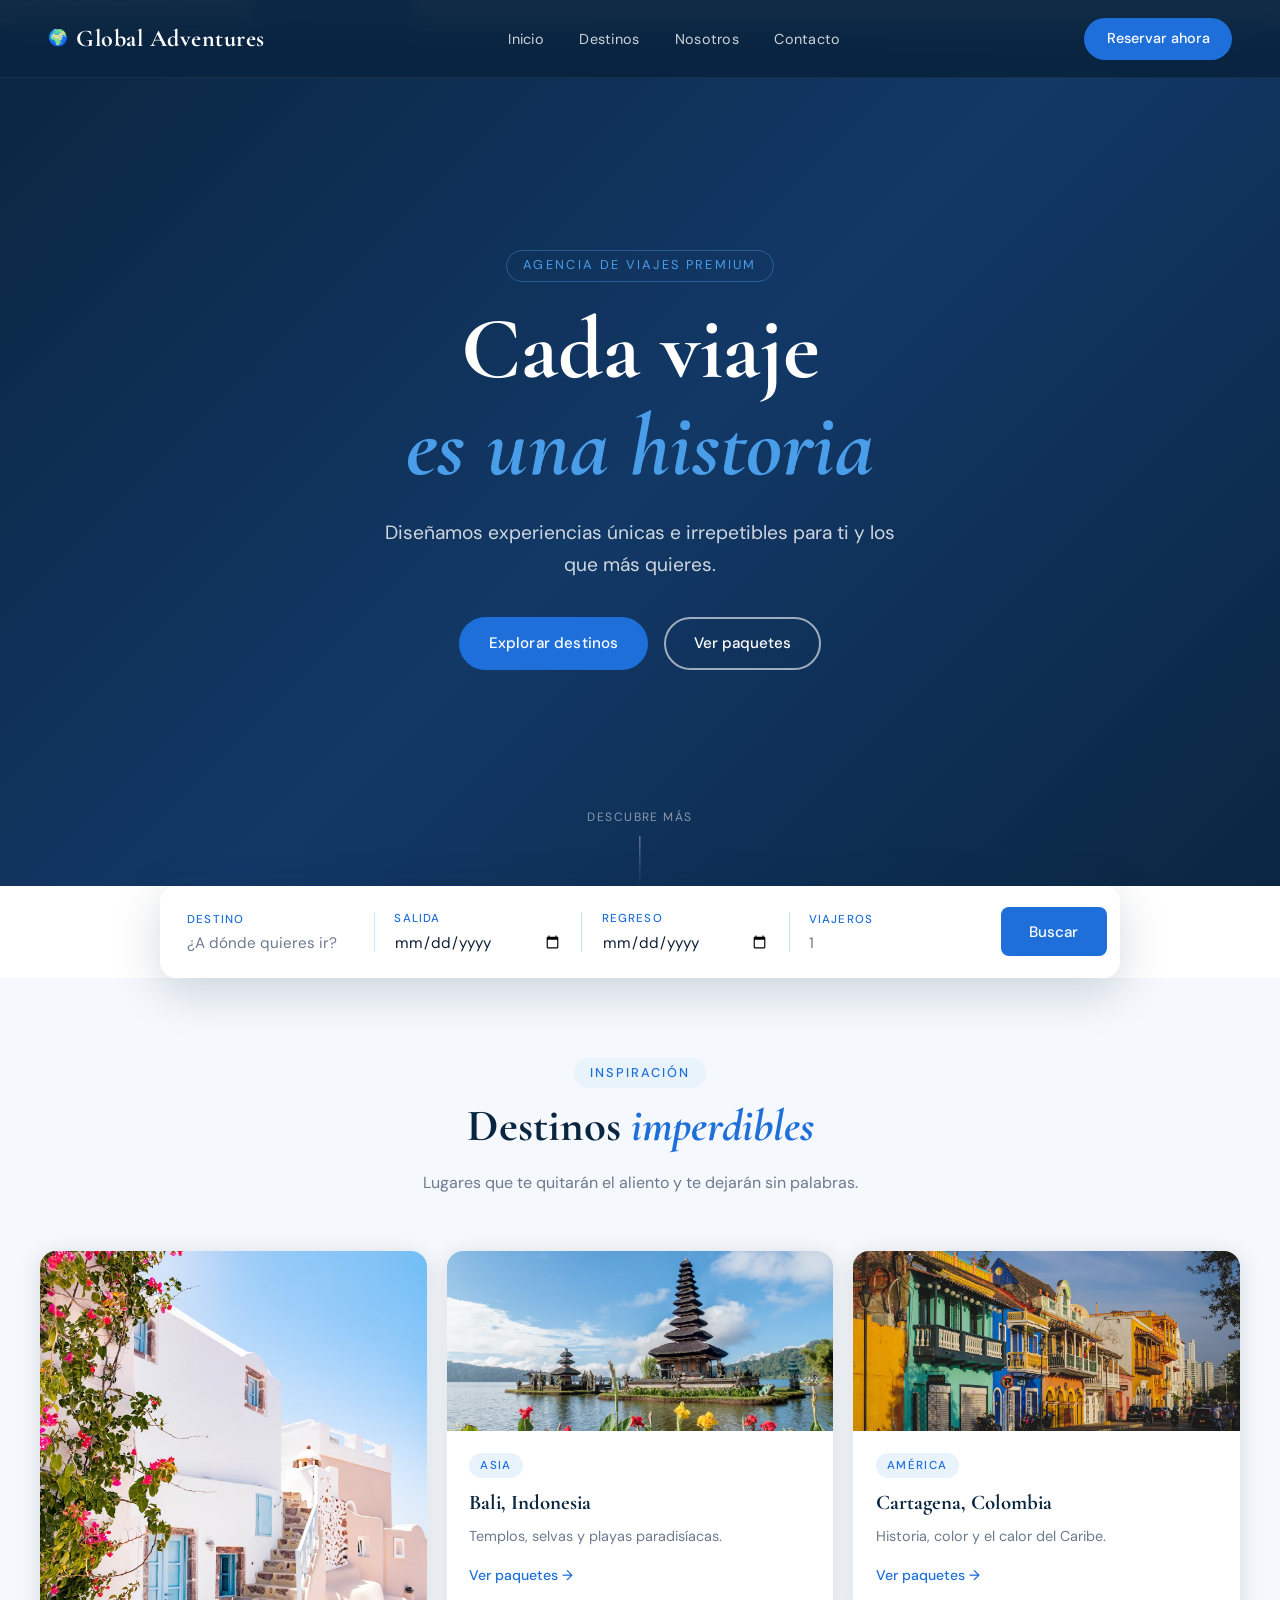
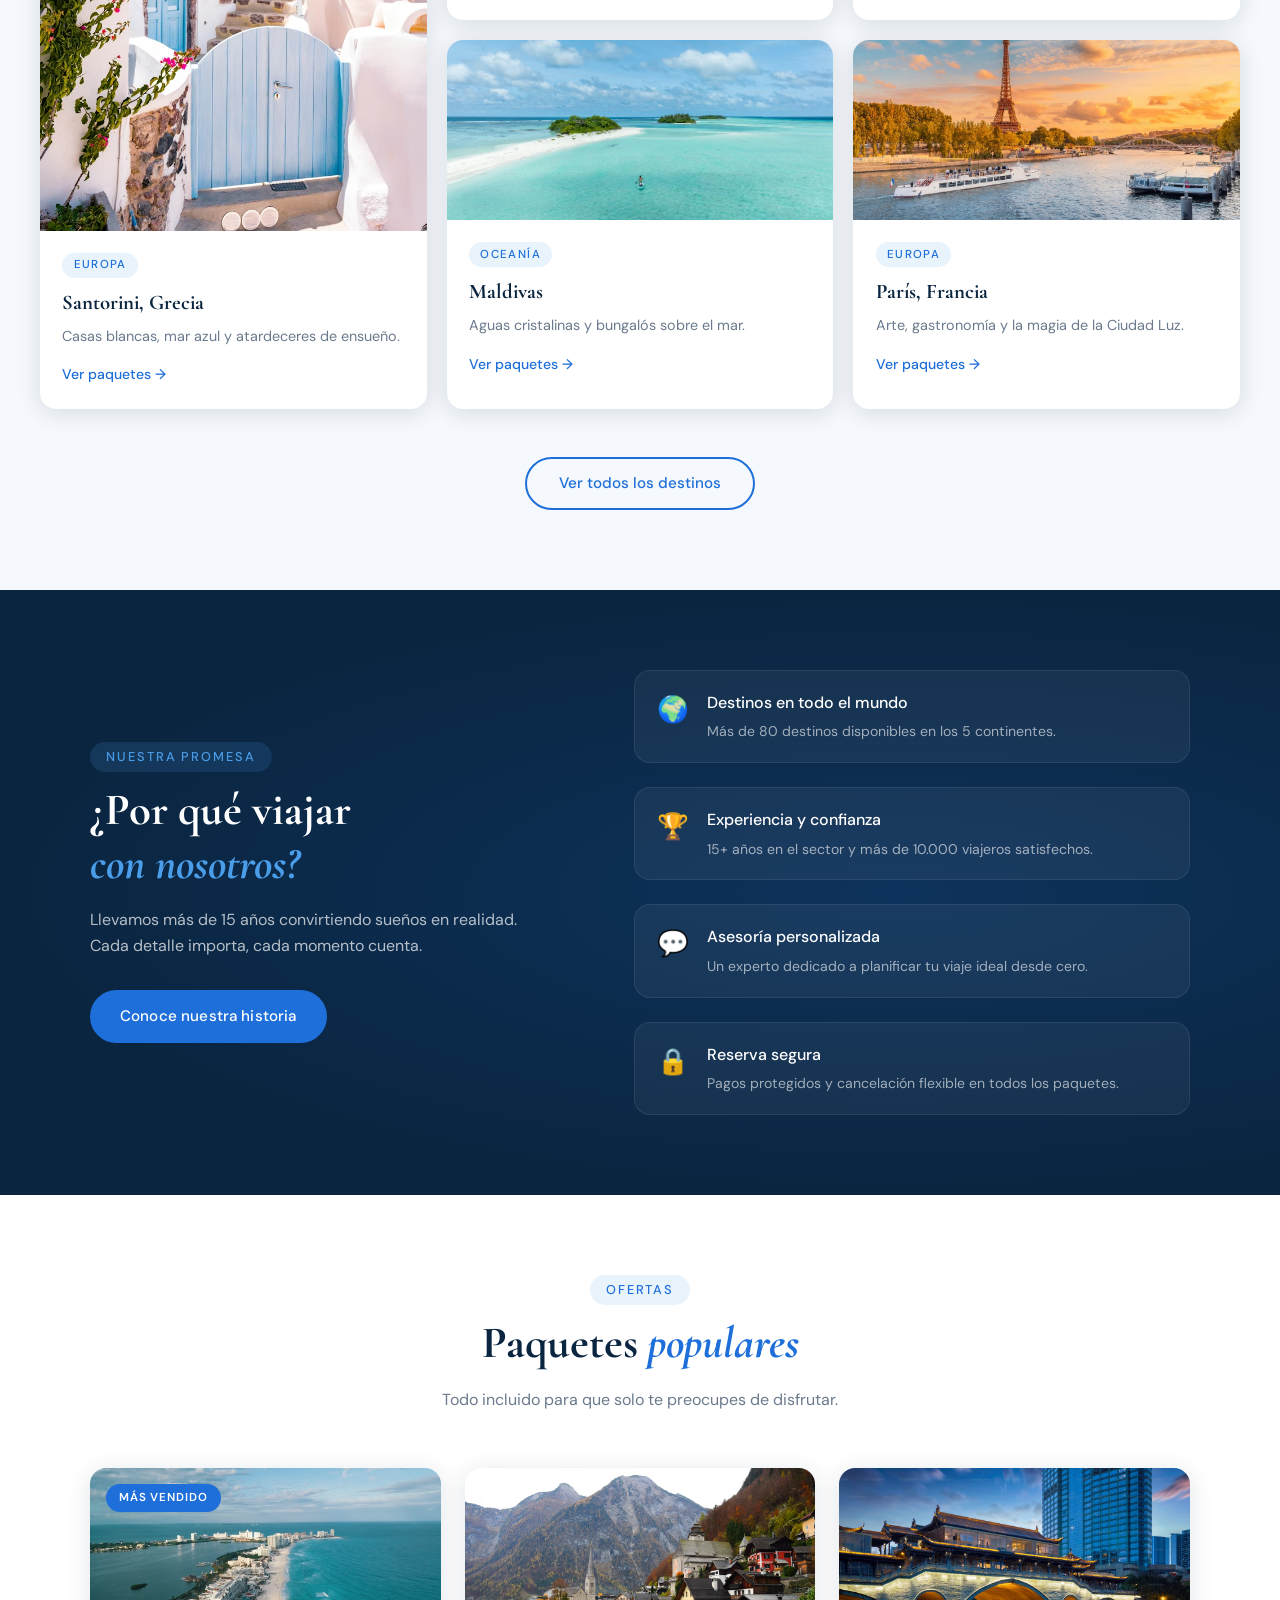
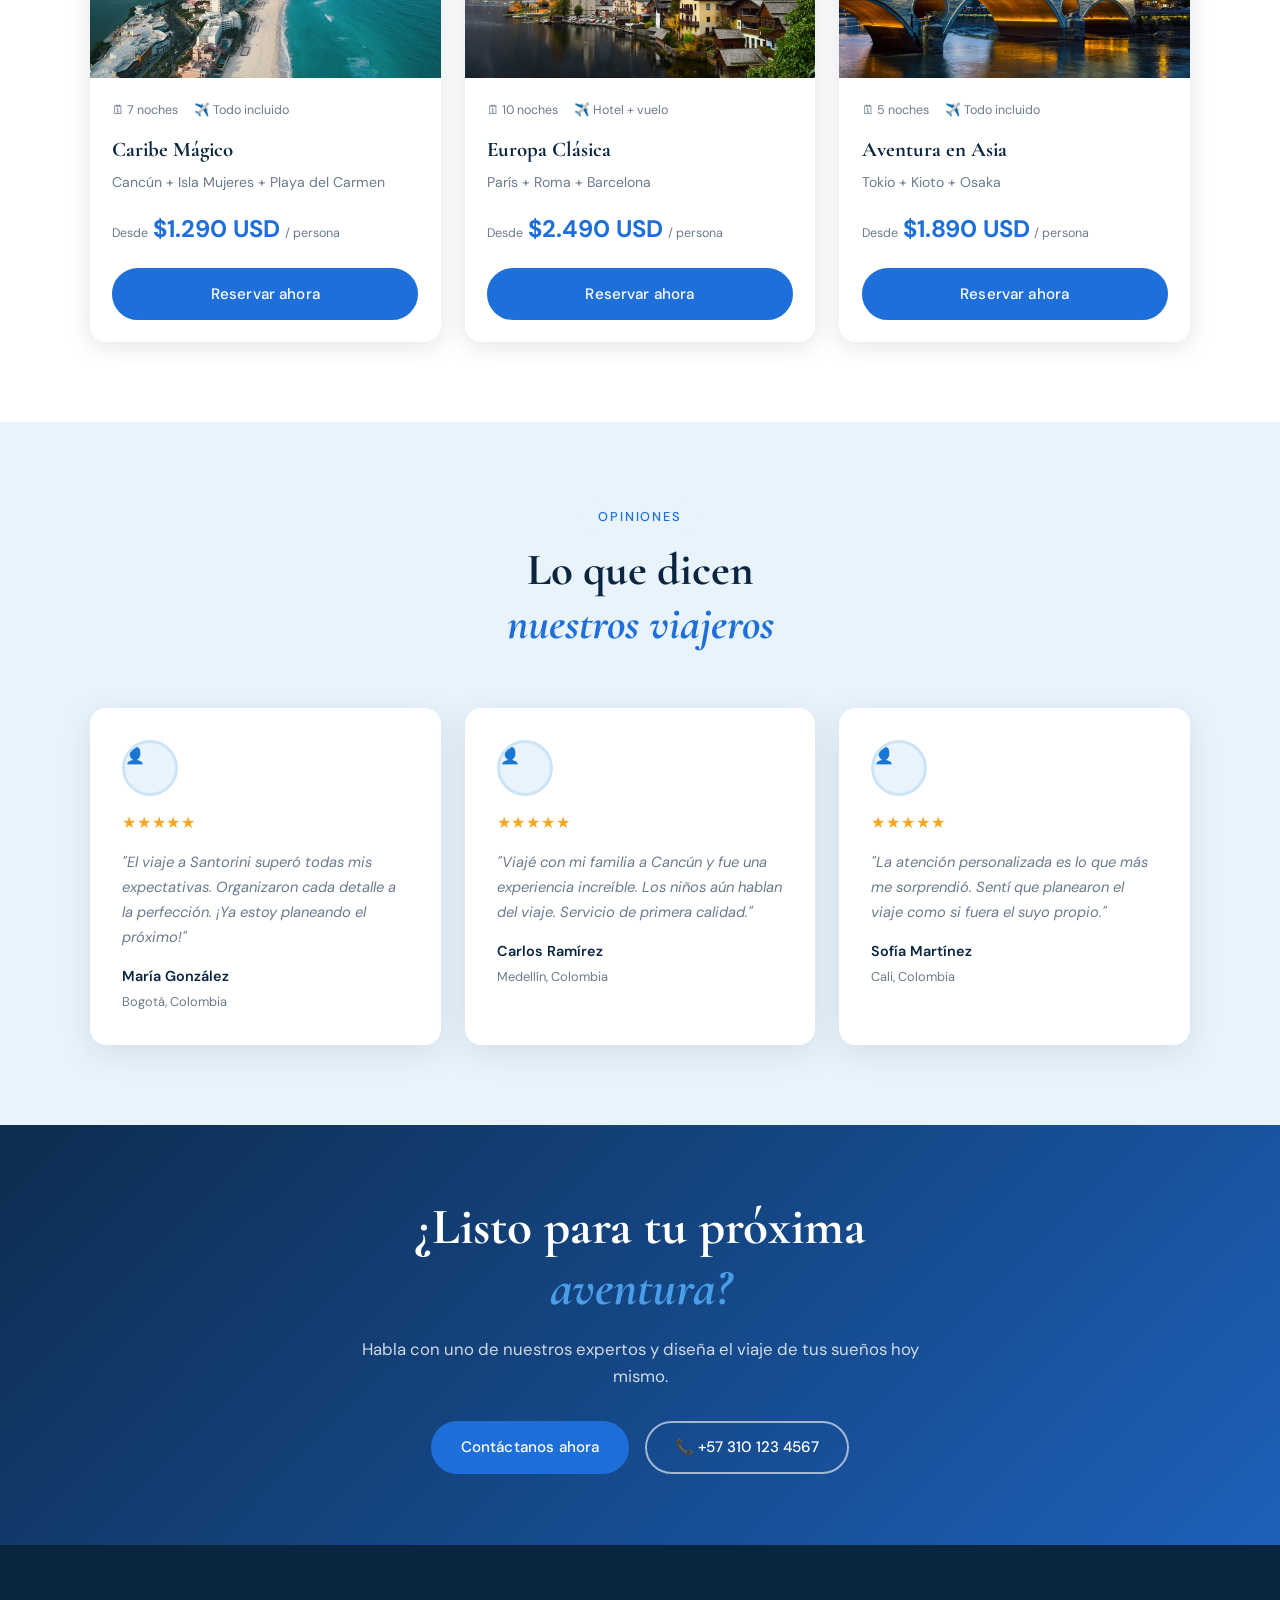
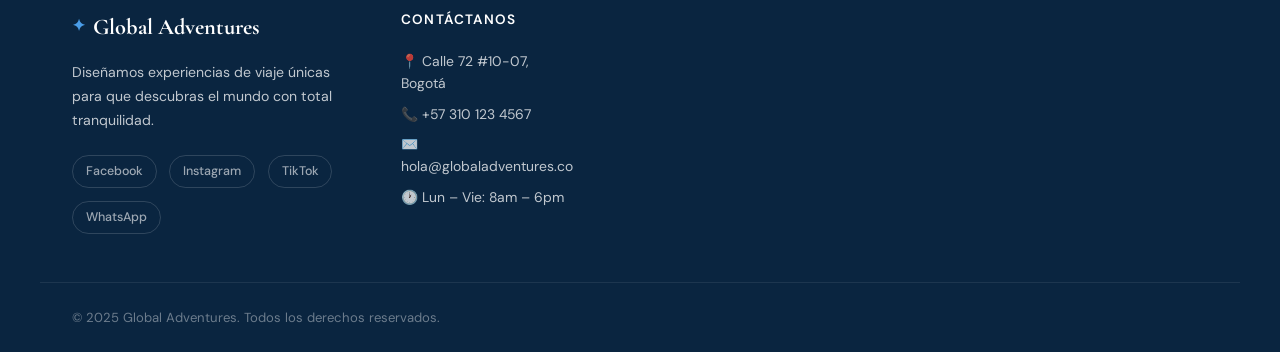
==== commit e67bee86: "Todo terminado liceth." ====
--- a/index.html
+++ b/index.html
@@ -18,7 +18,7 @@
       <span class="logo-text">Global Adventures</span>
     </div>
     <ul class="nav-links">
-      <li><a href="index.html">Inicio</a></li>
+      <li><a href="./index.html">Inicio</a></li>
       <li><a href="./destinos.html">Destinos</a></li>
       <li><a href="./nosotros.html">Nosotros</a></li>
       <li><a href="./contactos.html">Contacto</a></li>
@@ -26,6 +26,15 @@
     <a href="#" class="btn-nav">Reservar ahora</a>
     <button class="hamburger" aria-label="Menú">&#9776;</button>
   </nav>
+
+<!-- MENÚ MÓVIL -->
+  <div class="mobile-menu" id="mobileMenu">
+    <a href="./index.html">Inicio</a>
+    <a href="./destinos.html">Destinos</a>
+    <a href="./nosotros.html">Nosotros</a>
+    <a href="./contactos.html">Contacto</a>
+    <a href="./contactos.html" class="btn-reservar-mobile">Reservar ahora</a>
+  </div>
 
   <!-- ===== HERO ===== -->
   <header class="hero" style="background-image: url('https://images.unsplash.com/photo-1501785888041-af3ef285b470?q=80&w=1170&auto=format&fit=crop');">
@@ -35,8 +44,8 @@
       <h1 class="hero-title">Cada viaje <br><em>es una historia</em></h1>
       <p class="hero-sub">Diseñamos experiencias únicas e irrepetibles para ti y los que más quieres.</p>
       <div class="hero-actions">
-        <a href="#" class="btn-primary">Explorar destinos</a>
-        <a href="#" class="btn-ghost">Ver paquetes</a>
+        <a href="./destinos.html" class="btn-primary">Explorar destinos</a>
+        <a href="./destinos.html" class="btn-ghost">Ver paquetes</a>
       </div>
     </div>
     <div class="hero-scroll">
@@ -88,7 +97,7 @@
           <span class="dest-tag">Europa</span>
           <h3>Santorini, Grecia</h3>
           <p>Casas blancas, mar azul y atardeceres de ensueño.</p>
-          <a href="#" class="dest-link">Ver paquetes →</a>
+          <a href="./destinos.html" class="dest-link">Ver paquetes →</a>
         </div>
       </div>
 
@@ -100,7 +109,7 @@
           <span class="dest-tag">Asia</span>
           <h3>Bali, Indonesia</h3>
           <p>Templos, selvas y playas paradisíacas.</p>
-          <a href="#" class="dest-link">Ver paquetes →</a>
+          <a href="./destinos.html" class="dest-link">Ver paquetes →</a>
         </div>
       </div>
 
@@ -112,7 +121,7 @@
           <span class="dest-tag">América</span>
           <h3>Cartagena, Colombia</h3>
           <p>Historia, color y el calor del Caribe.</p>
-          <a href="#" class="dest-link">Ver paquetes →</a>
+          <a href="./destinos.html" class="dest-link">Ver paquetes →</a>
         </div>
       </div>
 
@@ -124,7 +133,7 @@
           <span class="dest-tag">Oceanía</span>
           <h3>Maldivas</h3>
           <p>Aguas cristalinas y bungalós sobre el mar.</p>
-          <a href="#" class="dest-link">Ver paquetes →</a>
+          <a href="./destinos.html" class="dest-link">Ver paquetes →</a>
         </div>
       </div>
 
@@ -136,7 +145,7 @@
           <span class="dest-tag">Europa</span>
           <h3>París, Francia</h3>
           <p>Arte, gastronomía y la magia de la Ciudad Luz.</p>
-          <a href="#" class="dest-link">Ver paquetes →</a>
+          <a href="./destinos.html" class="dest-link">Ver paquetes →</a>
         </div>
       </div>
 
@@ -215,7 +224,7 @@
             <span class="price-amount">$1.290 USD</span>
             <span class="price-per">/ persona</span>
           </div>
-          <a href="#" class="btn-primary btn-full">Reservar ahora</a>
+          <a href="./contactos.html" class="btn-primary btn-full">Reservar ahora</a>
         </div>
       </div>
 
@@ -235,7 +244,7 @@
             <span class="price-amount">$2.490 USD</span>
             <span class="price-per">/ persona</span>
           </div>
-          <a href="#" class="btn-primary btn-full">Reservar ahora</a>
+          <a href="./contactos.html" class="btn-primary btn-full">Reservar ahora</a>
         </div>
       </div>
 
@@ -255,7 +264,7 @@
             <span class="price-amount">$1.890 USD</span>
             <span class="price-per">/ persona</span>
           </div>
-          <a href="#" class="btn-primary btn-full">Reservar ahora</a>
+          <a href="./contactos.html" class="btn-primary btn-full">Reservar ahora</a>
         </div>
       </div>
 
@@ -316,8 +325,8 @@
       <h2>¿Listo para tu próxima<br><em>aventura?</em></h2>
       <p>Habla con uno de nuestros expertos y diseña el viaje de tus sueños hoy mismo.</p>
       <div class="cta-actions">
-        <a href="#" class="btn-primary">Contáctanos ahora</a>
-        <a href="tel:+57300000000" class="btn-ghost">📞 +57 300 000 0000</a>
+        <a href="./contactos.html" class="btn-primary">Contáctanos ahora</a>
+        <a href="tel:+57300000000" class="btn-ghost">📞 +57 310 123 4567</a>
       </div>
     </div>
   </section>
@@ -341,7 +350,7 @@
       <div class="footer-contact">
         <h4>Contáctanos</h4>
         <p>📍 Calle 72 #10-07, Bogotá</p>
-        <p>📞 +57 300 000 0000</p>
+        <p>📞 +57 310 123 4567</p>
         <p>✉️ hola@globaladventures.co</p>
         <p>🕐 Lun – Vie: 8am – 6pm</p>
       </div>
@@ -351,5 +360,14 @@
     </div>
   </footer>
 
+    <script>
+    window.addEventListener('scroll', () => {
+      document.getElementById('navbar').classList.toggle('scrolled', window.scrollY > 50);
+    });
+    function toggleMenu() {
+      document.getElementById('mobileMenu').classList.toggle('open');
+    }
+  </script>
+
 </body>
 </html>
--- a/Css/index.css
+++ b/Css/index.css
@@ -1,8 +1,3 @@
-/* ============================================================
-   AzulMar Viajes — styles.css
-   Paleta: Azules + Blanco
-   Compartido por todas las páginas del sitio
-   ============================================================ */
 
 /* ── VARIABLES ─────────────────────────────────────────────── */
 :root {
@@ -262,10 +257,16 @@
   font-size: 1.4rem;
   cursor: pointer;
 }
+.btn-reservar-mobile {
+  background: var(--azul-vivo);
+  color: var(--blanco) !important;
+  padding: 0.7rem 1.5rem;
+  border-radius: 50px;
+  text-align: center;
+  font-weight: 500;
+}
 
 /* ── HERO ───────────────────────────────────────────────────── */
-/* 👇 Agrega tu imagen en el atributo style del HTML:
-   style="background-image: url('hero.jpg');"              */
 .hero {
   position: relative;
   min-height: 100vh;
@@ -809,8 +810,6 @@
 }
 
 /* ── BANNER CTA ─────────────────────────────────────────────── */
-/* 👇 Agrega tu imagen en el atributo style del HTML:
-   style="background-image: url('banner.jpg');"            */
 .cta-banner {
   position: relative;
   min-height: 420px;
@@ -1071,7 +1070,129 @@
 }
 
 @media (max-width: 480px) {
-  .section {
+  .section { padding: 3.5rem 1rem; }
+  .hero-actions { flex-direction: column; align-items: center; }
+  .cta-actions { flex-direction: column; align-items: center; }
+}
+
+
+/* ===== CONTACTO ===== */
+.contact-section {
+  background: var(--gris-claro); /* Usa una de tus variables de color definidas */
+  padding: 6rem 2rem; /* Espaciado interno de la sección */
+}
+
+.contact-content-wrapper {
+  display: flex; /* Para organizar la info y el formulario en columnas */
+  flex-wrap: wrap; /* Para que se ajusten a una sola columna en pantallas pequeñas */
+  gap: 3rem; /* Espacio entre la información y el formulario */
+  max-width: 1000px; /* Ancho máximo para que no se extienda demasiado */
+  margin: 0 auto; /* Centra el contenido */
+  align-items: flex-start; /* Alinea los ítems al inicio de su contenedor */
+}
+
+.contact-info,
+.contact-form-container {
+  flex: 1; /* Permite que ambos contenedores crezcan y ocupen el espacio disponible */
+  min-width: 300px; /* Ancho mínimo para que no se compriman demasiado */
+  background: var(--blanco); /* Fondo blanco para las tarjetas */
+  padding: 2.5rem; /* Espaciado interno */
+  border-radius: var(--radius); /* Bordes redondeados */
+  box-shadow: var(--shadow-card); /* Sombra para dar un efecto de profundidad */
+}
+
+.contact-info h3,
+.contact-form-container h3 {
+  font-family: var(--font-display); /* Usa tu fuente de títulos */
+  font-size: 1.8rem;
+  color: var(--azul-profundo); /* Color de título */
+  margin-bottom: 1.5rem;
+}
+
+.contact-info p {
+  font-size: 1rem;
+  color: var(--gris-texto); /* Color de texto general */
+  margin-bottom: 1rem;
+  line-height: 1.5; /* Altura de línea para mejor legibilidad */
+}
+
+.contact-info p strong {
+  color: var(--texto-oscuro); /* Un poco más oscuro para resaltar la información clave */
+}
+
+.social-links-contact {
+  margin-top: 1.5rem;
+  display: flex; /* Para alinear los enlaces de redes sociales horizontalmente */
+  gap: 1.5rem; /* Espacio entre los enlaces */
+}
+
+.social-links-contact a {
+  color: var(--azul-vivo); /* Color de enlace */
+  font-weight: 500;
+  transition: color var(--transition); /* Transición suave al pasar el ratón */
+}
+
+.social-links-contact a:hover {
+  color: var(--azul-medio); /* Cambio de color al pasar el ratón */
+}
+
+.form-description {
+  font-size: 0.95rem;
+  color: var(--gris-texto);
+  margin-bottom: 2rem;
+}
+
+.contact-form .form-group {
+  margin-bottom: 1.2rem; /* Espacio entre cada grupo de formulario (label + input) */
+}
+
+.contact-form label {
+  display: block; /* Para que cada label ocupe su propia línea */
+  font-size: 0.9rem;
+  color: var(--texto-oscuro);
+  margin-bottom: 0.6rem;
+  font-weight: 500;
+}
+
+.contact-form input[type="text"],
+.contact-form input[type="email"],
+.contact-form input[type="tel"],
+.contact-form input[type="number"],
+.contact-form textarea {
+  width: 100%; /* Ocupa todo el ancho disponible */
+  padding: 0.85rem 1rem;
+  border: 1px solid var(--azul-suave); /* Borde suave */
+  border-radius: var(--radius-sm); /* Bordes ligeramente redondeados */
+  font-family: var(--font-body); /* fuente de texto */
+  font-size: 1rem;
+  color: var(--texto-oscuro);
+  transition: border-color var(--transition); /* Transición para el borde al enfocar */
+}
+
+.contact-form input:focus,
+.contact-form textarea:focus {
+  outline: none; /* Elimina el contorno predeterminado del navegador */
+  border-color: var(--azul-claro); /* Borde más claro al enfocar */
+  box-shadow: 0 0 0 3px rgba(30, 111, 217, 0.1); /* Sombra sutil al enfocar */
+}
+
+.contact-form textarea {
+  resize: vertical; /* Permite redimensionar solo verticalmente */
+  min-height: 100px; /* Altura mínima para el área de texto */
+}
+
+/* ===== Media Queries para Contact Section (Ajustes responsivos) ===== */
+@media (max-width: 768px) {
+  .contact-content-wrapper {
+    flex-direction: column; /* En pantallas pequeñas, apila la info y el formulario */
+    gap: 2rem; /* Ajusta el espacio entre ellos */
+  }
+
+  .contact-info,
+  .contact-form-container {
+    padding: 2rem; /* Reduce el padding en pantallas pequeñas */
+  }
+.section {
     padding: 3.5rem 1rem;
   }
 
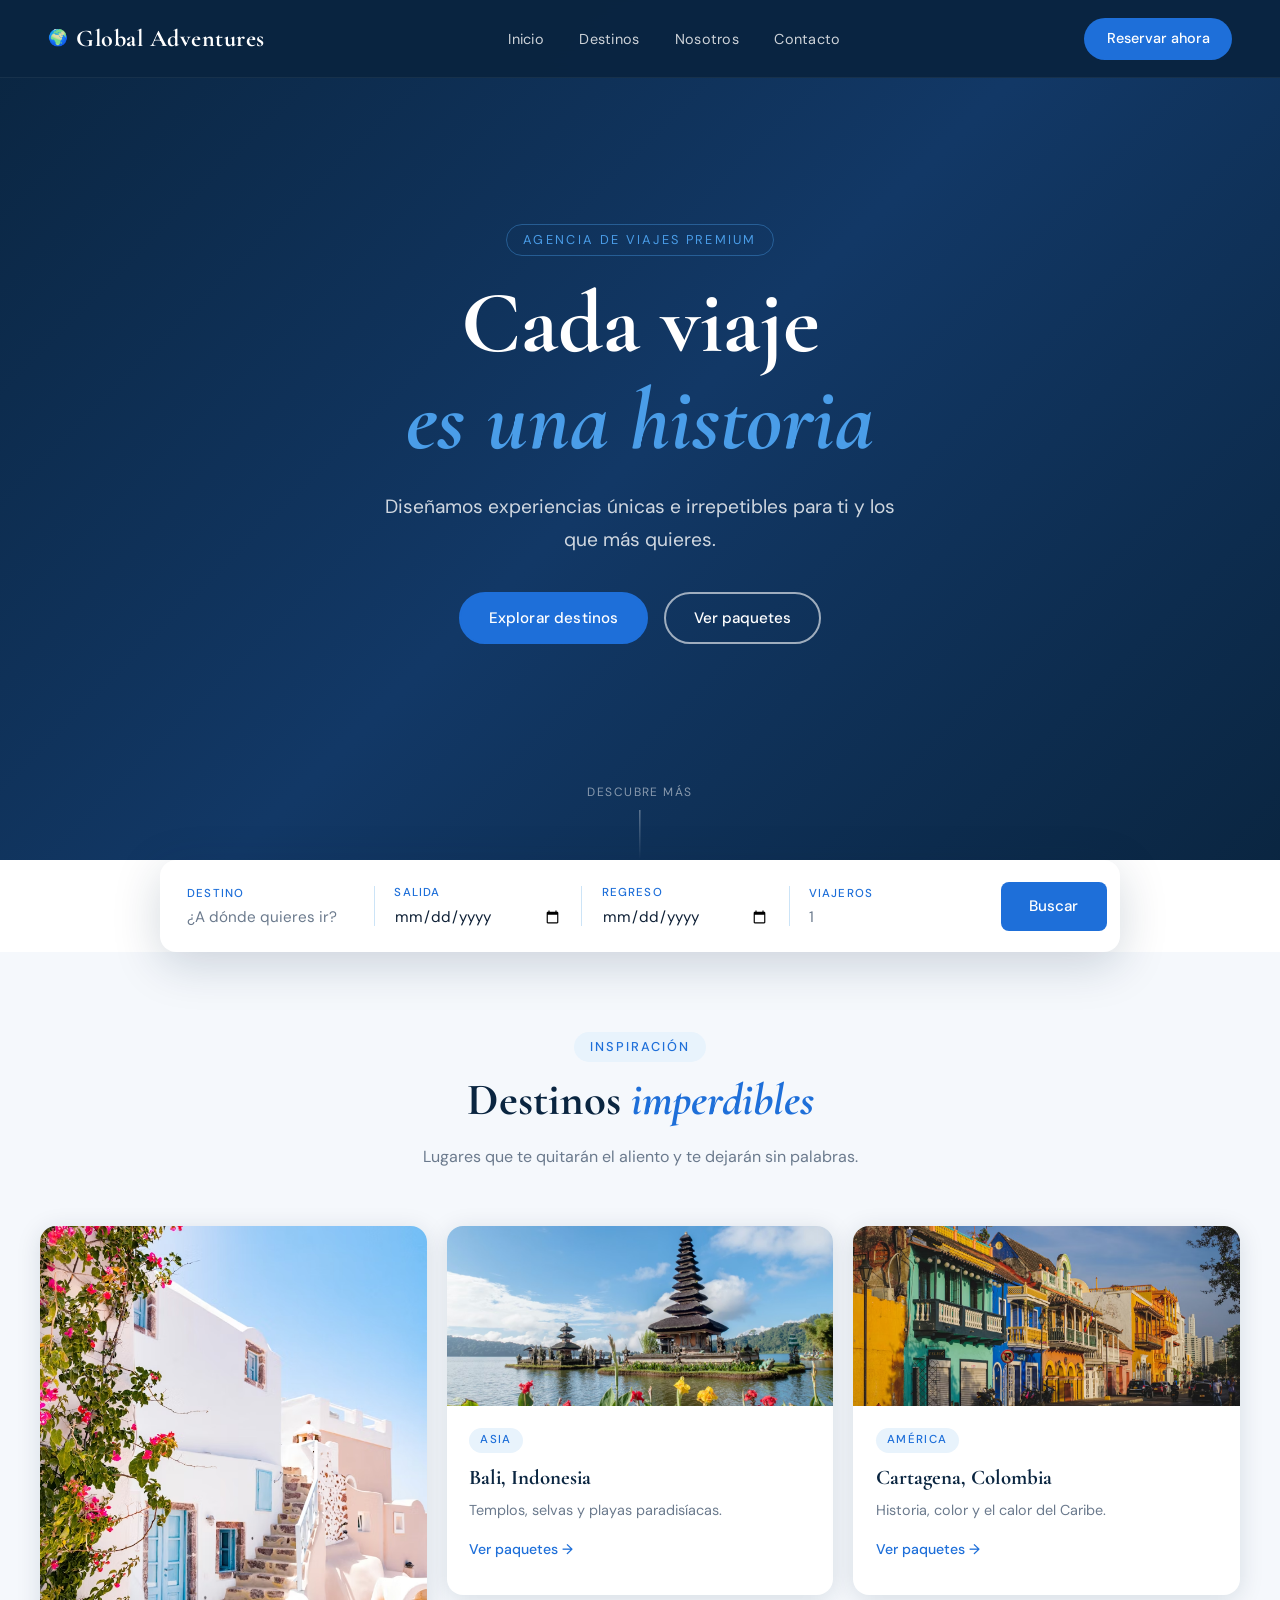
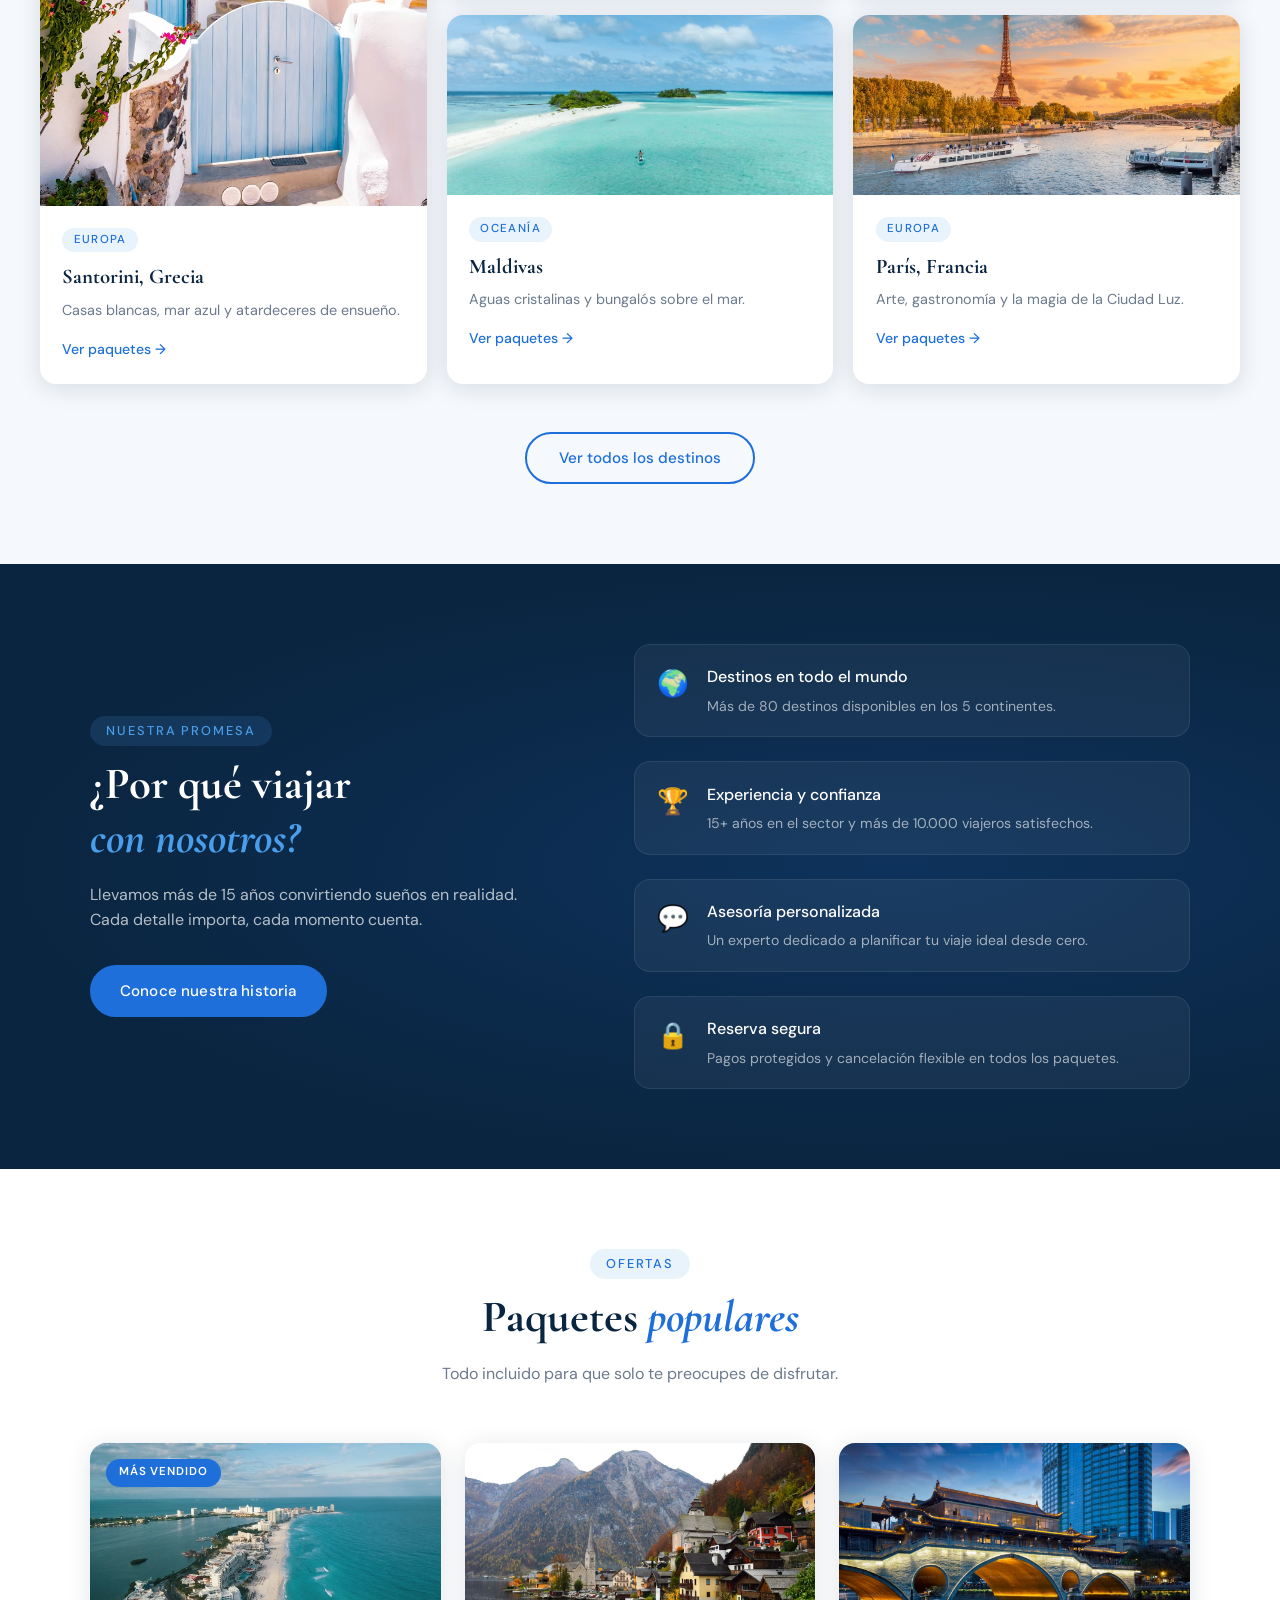
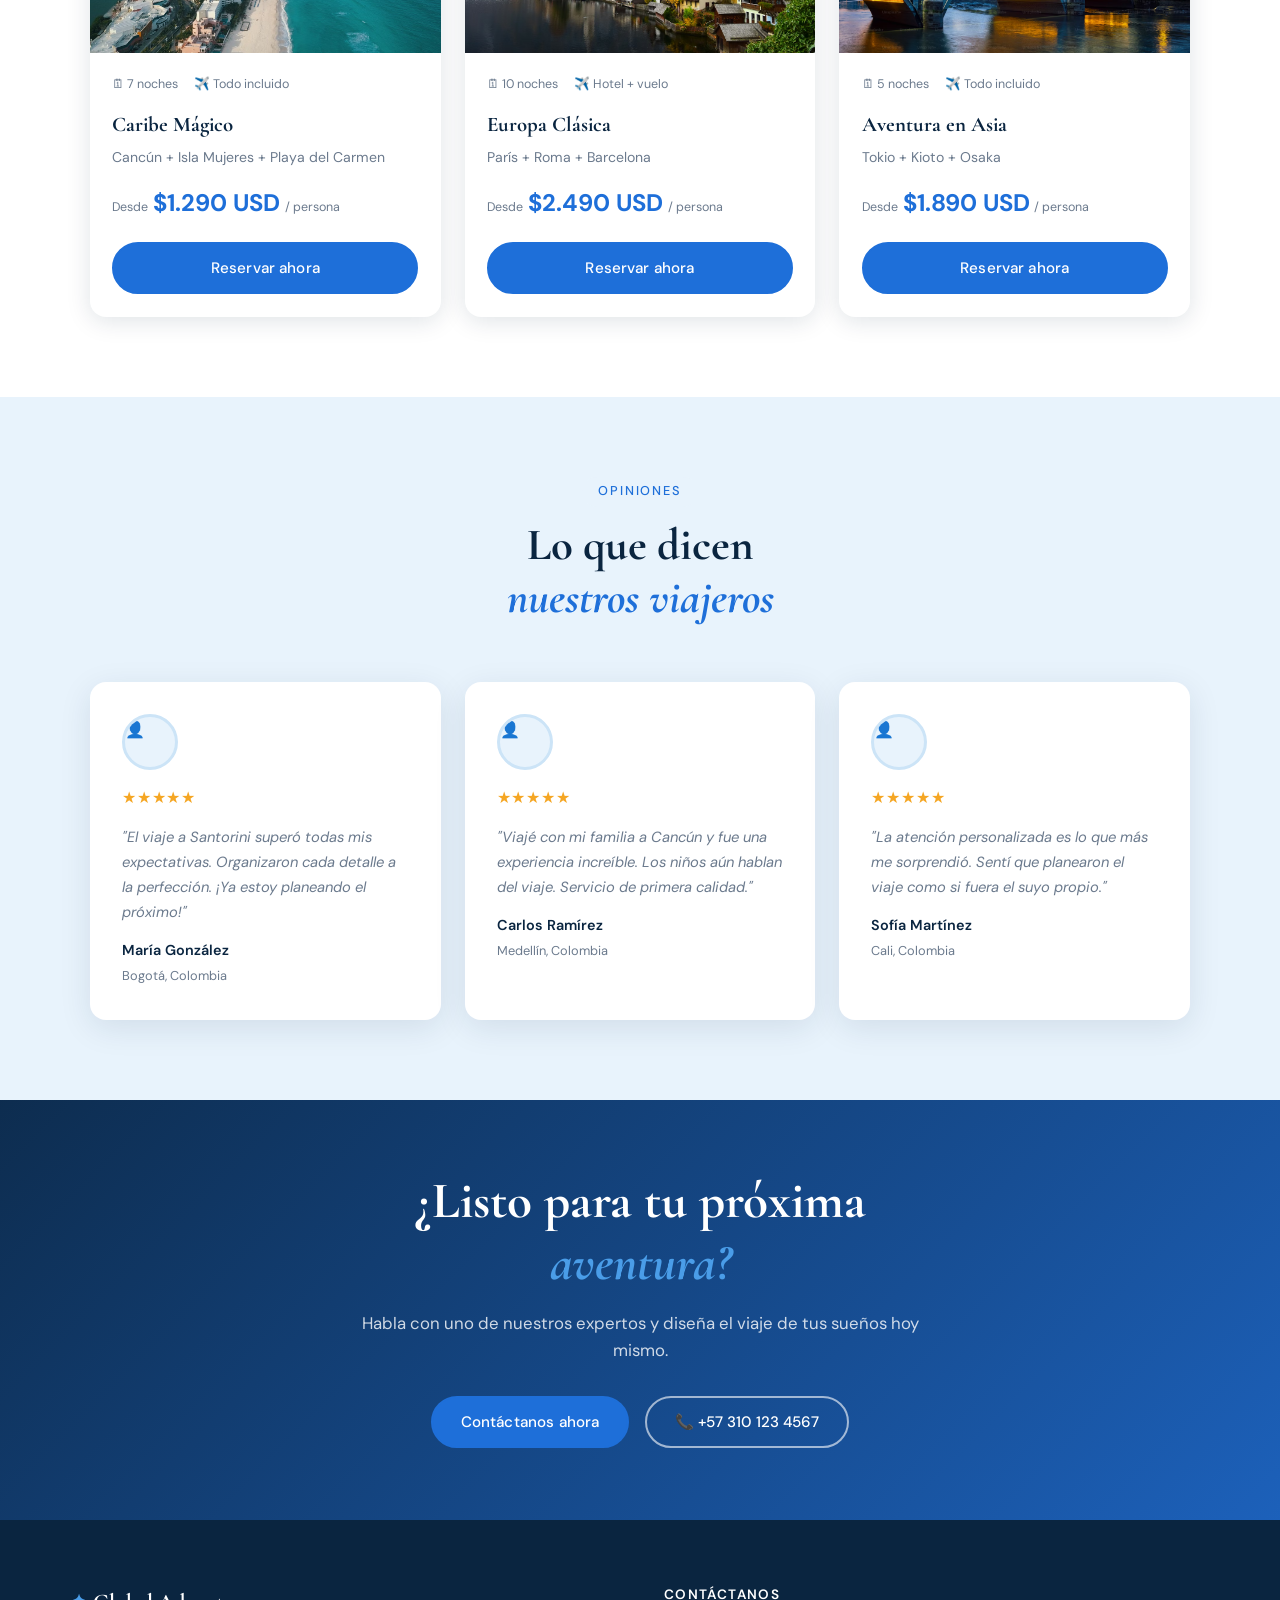
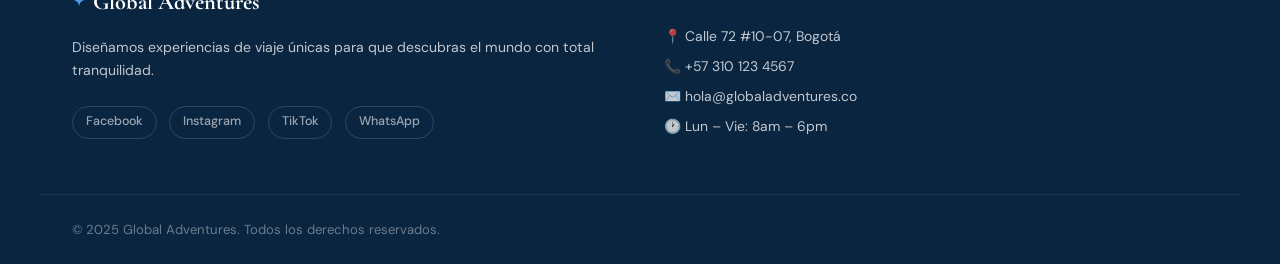
==== commit ae3b2ef6: "Todo terminado liceth, ahora si" ====
--- a/index.html
+++ b/index.html
@@ -24,7 +24,7 @@
       <li><a href="./contactos.html">Contacto</a></li>
     </ul>
     <a href="#" class="btn-nav">Reservar ahora</a>
-    <button class="hamburger" aria-label="Menú">&#9776;</button>
+    <button class="hamburger" onclick="toggleMenu()" aria-label="Menú">&#9776;</button>
   </nav>
 
 <!-- MENÚ MÓVIL -->
--- a/Css/index.css
+++ b/Css/index.css
@@ -257,6 +257,35 @@
   font-size: 1.4rem;
   cursor: pointer;
 }
+
+.mobile-menu {
+  display: none;
+  flex-direction: column;
+  gap: 1rem;
+  position: fixed;
+  top: 65px;
+  left: 0;
+  right: 0;
+  z-index: 999;
+  background: var(--azul-profundo);
+  padding: 2rem;
+  border-bottom: 1px solid rgba(255, 255, 255, 0.08);
+}
+
+.mobile-menu.open {
+  display: flex;
+}
+
+.mobile-menu a {
+  color: rgba(255, 255, 255, 0.80);
+  font-size: 1rem;
+  transition: var(--transition);
+}
+
+.mobile-menu a:hover {
+  color: var(--blanco);
+}
+
 .btn-reservar-mobile {
   background: var(--azul-vivo);
   color: var(--blanco) !important;
@@ -267,6 +296,7 @@
 }
 
 /* ── HERO ───────────────────────────────────────────────────── */
+
 .hero {
   position: relative;
   min-height: 100vh;
@@ -810,6 +840,7 @@
 }
 
 /* ── BANNER CTA ─────────────────────────────────────────────── */
+
 .cta-banner {
   position: relative;
   min-height: 420px;
@@ -873,7 +904,7 @@
   max-width: 1200px;
   margin: 0 auto;
   display: grid;
-  grid-template-columns: 2fr 1fr 1fr 1fr 1.5fr;
+  grid-template-columns: 1fr 1fr;
   gap: 3rem;
   padding: 4rem 2rem 3rem;
 }
@@ -1070,12 +1101,20 @@
 }
 
 @media (max-width: 480px) {
-  .section { padding: 3.5rem 1rem; }
-  .hero-actions { flex-direction: column; align-items: center; }
-  .cta-actions { flex-direction: column; align-items: center; }
-}
-
-
+  .section {
+    padding: 3.5rem 1rem;
+  }
+
+  .hero-actions {
+    flex-direction: column;
+    align-items: center;
+  }
+
+  .cta-actions {
+    flex-direction: column;
+    align-items: center;
+  }
+}
 /* ===== CONTACTO ===== */
 .contact-section {
   background: var(--gris-claro); /* Usa una de tus variables de color definidas */
